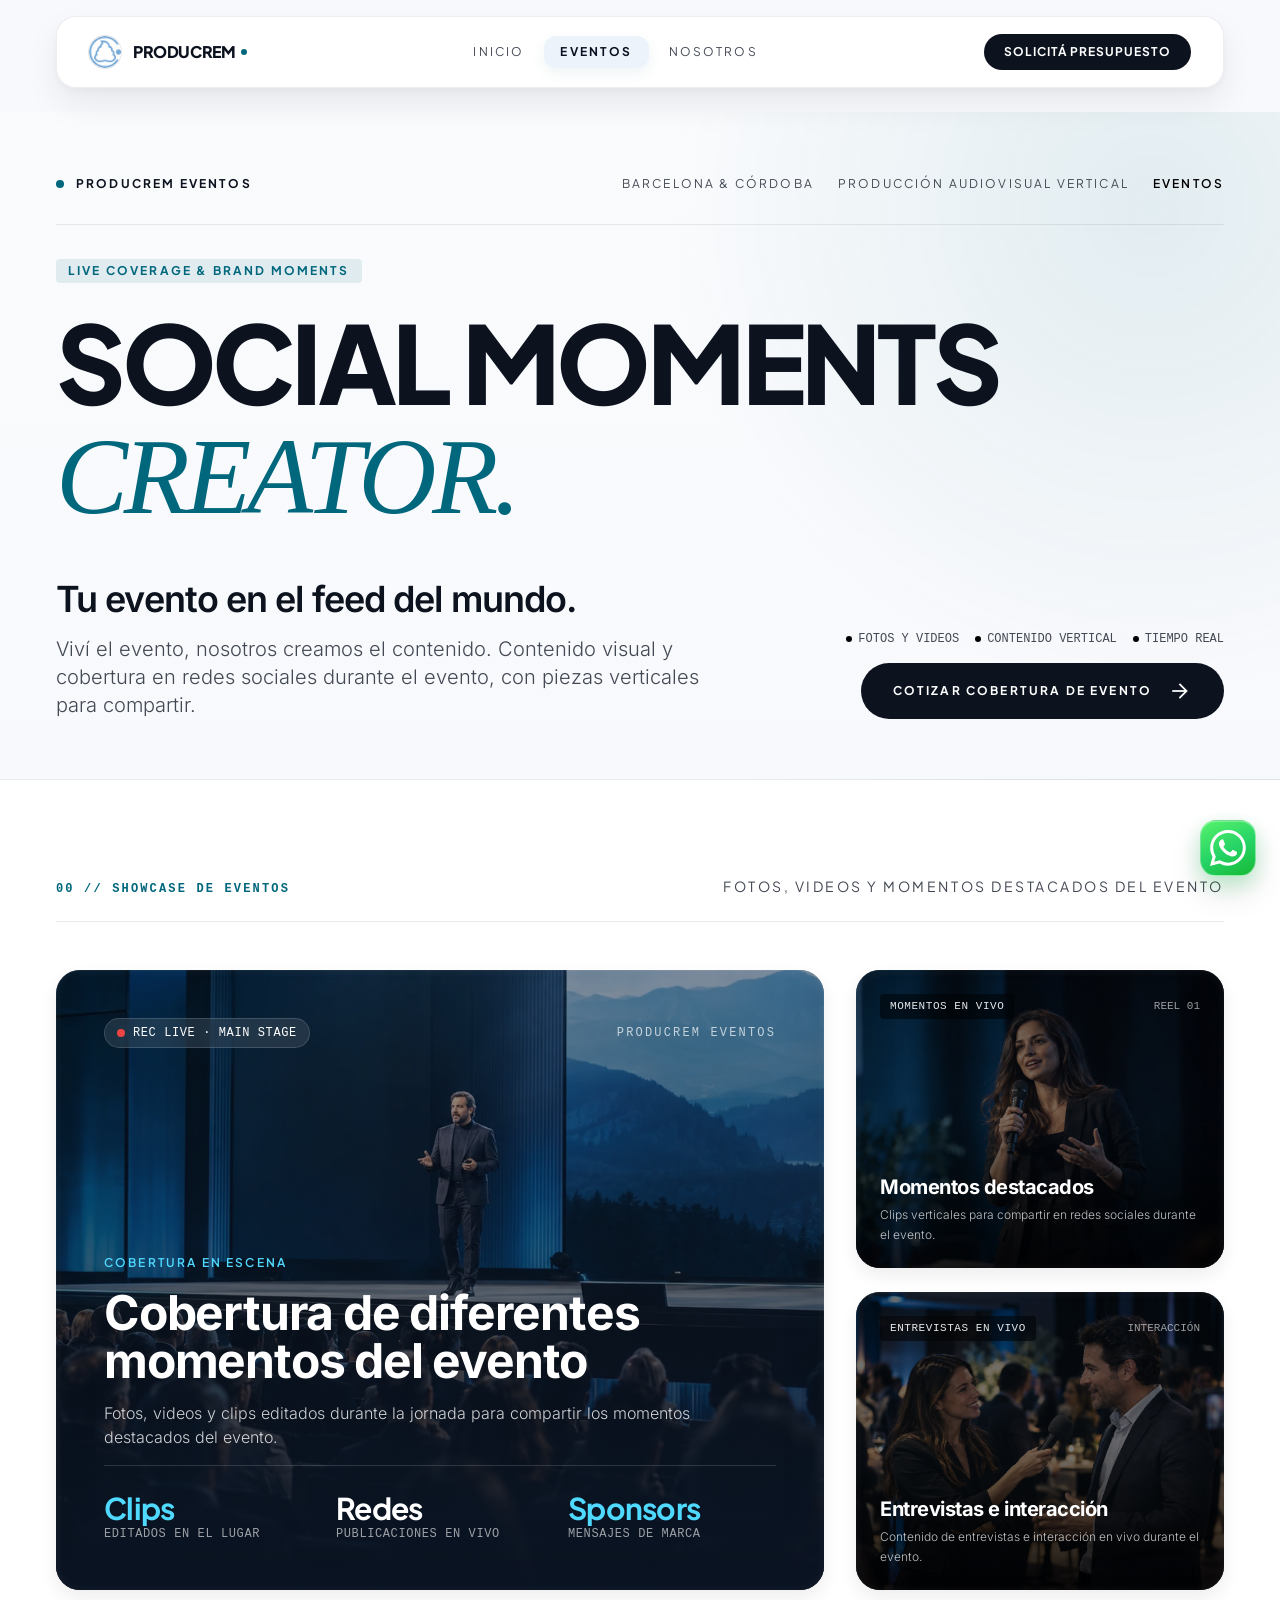
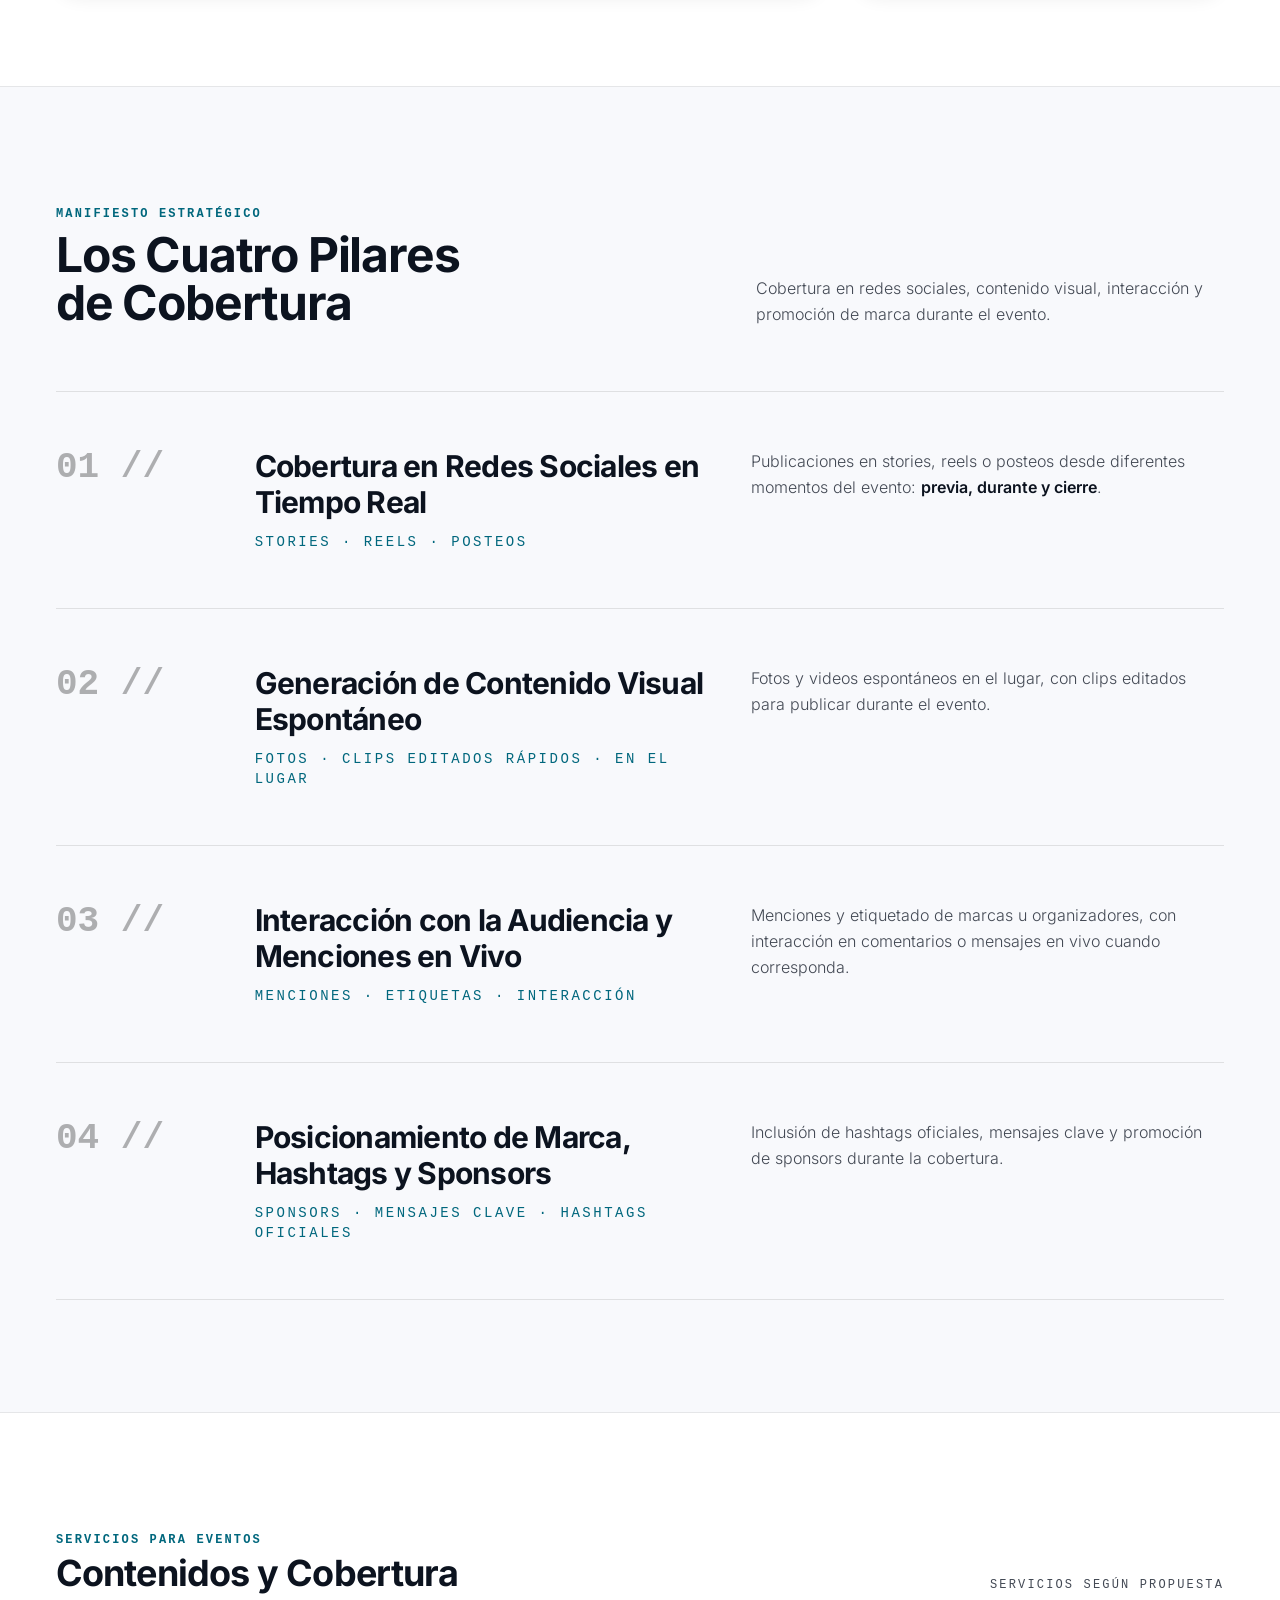
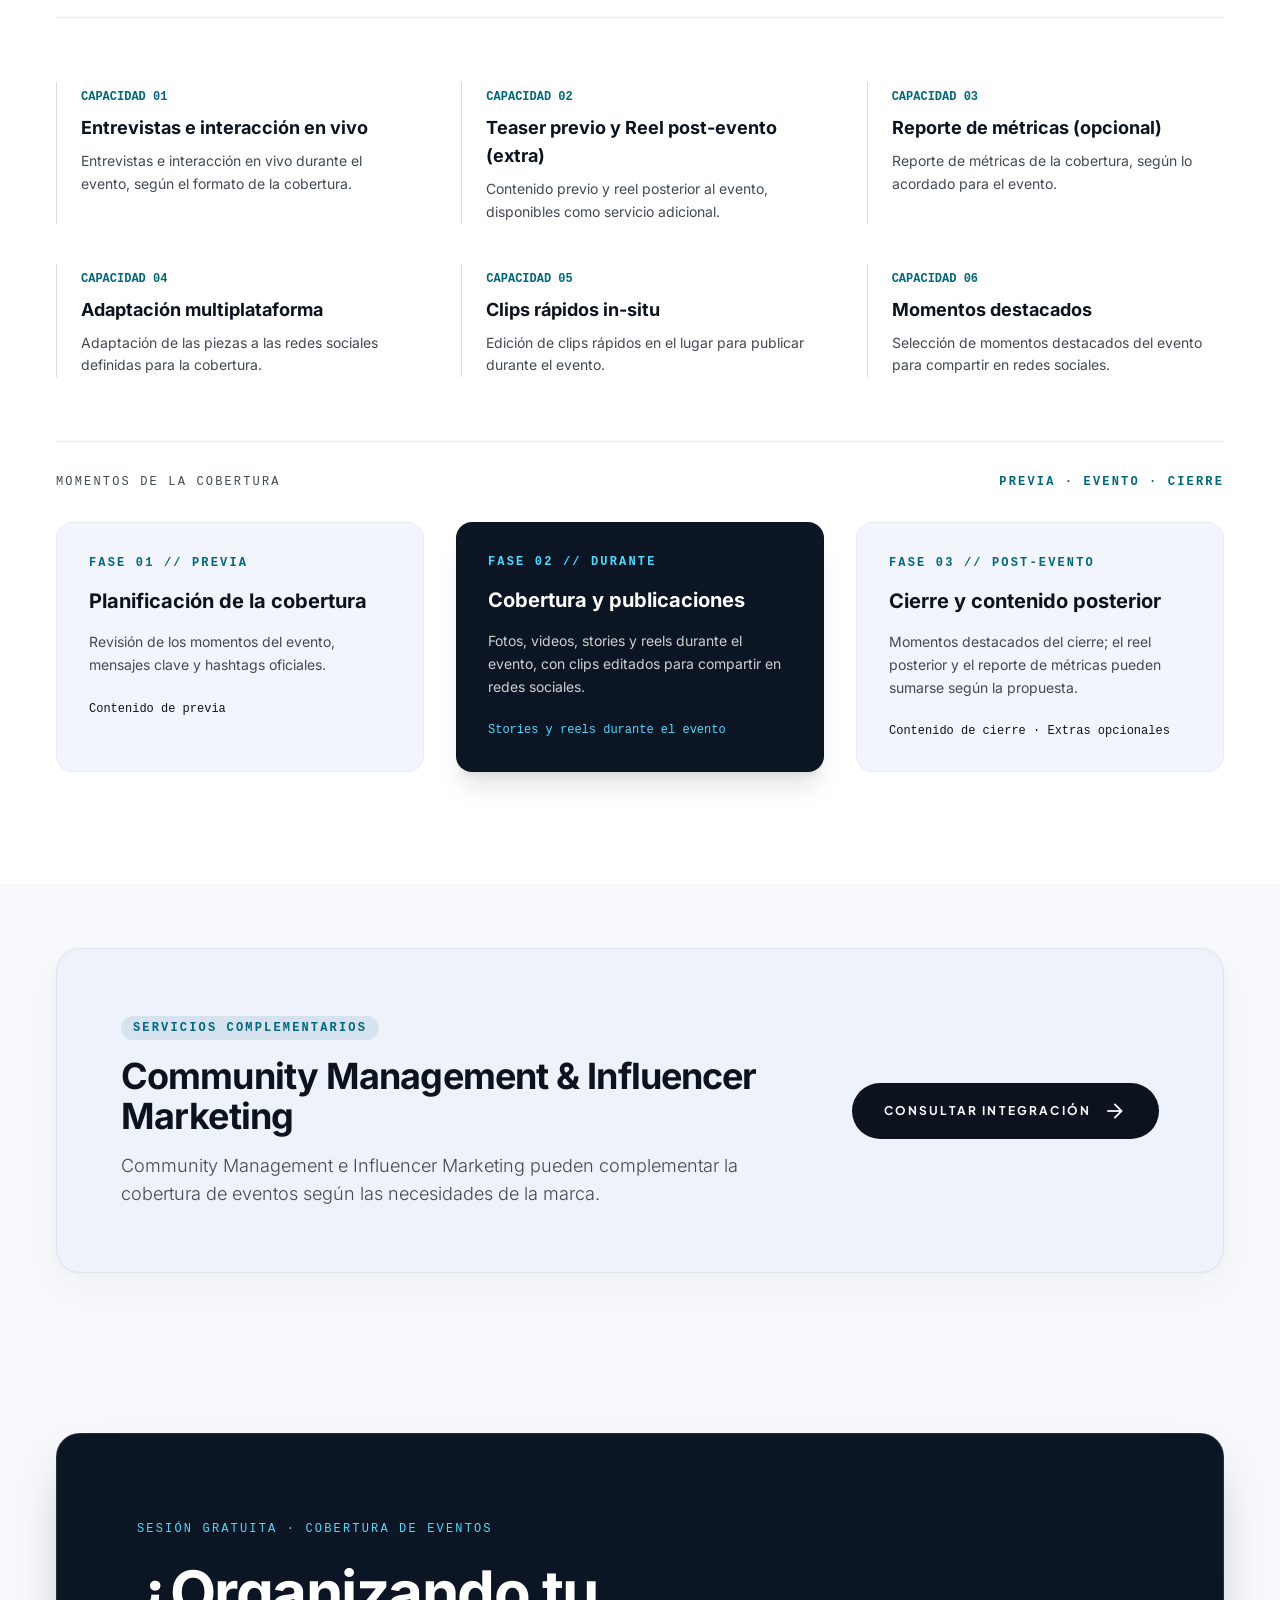
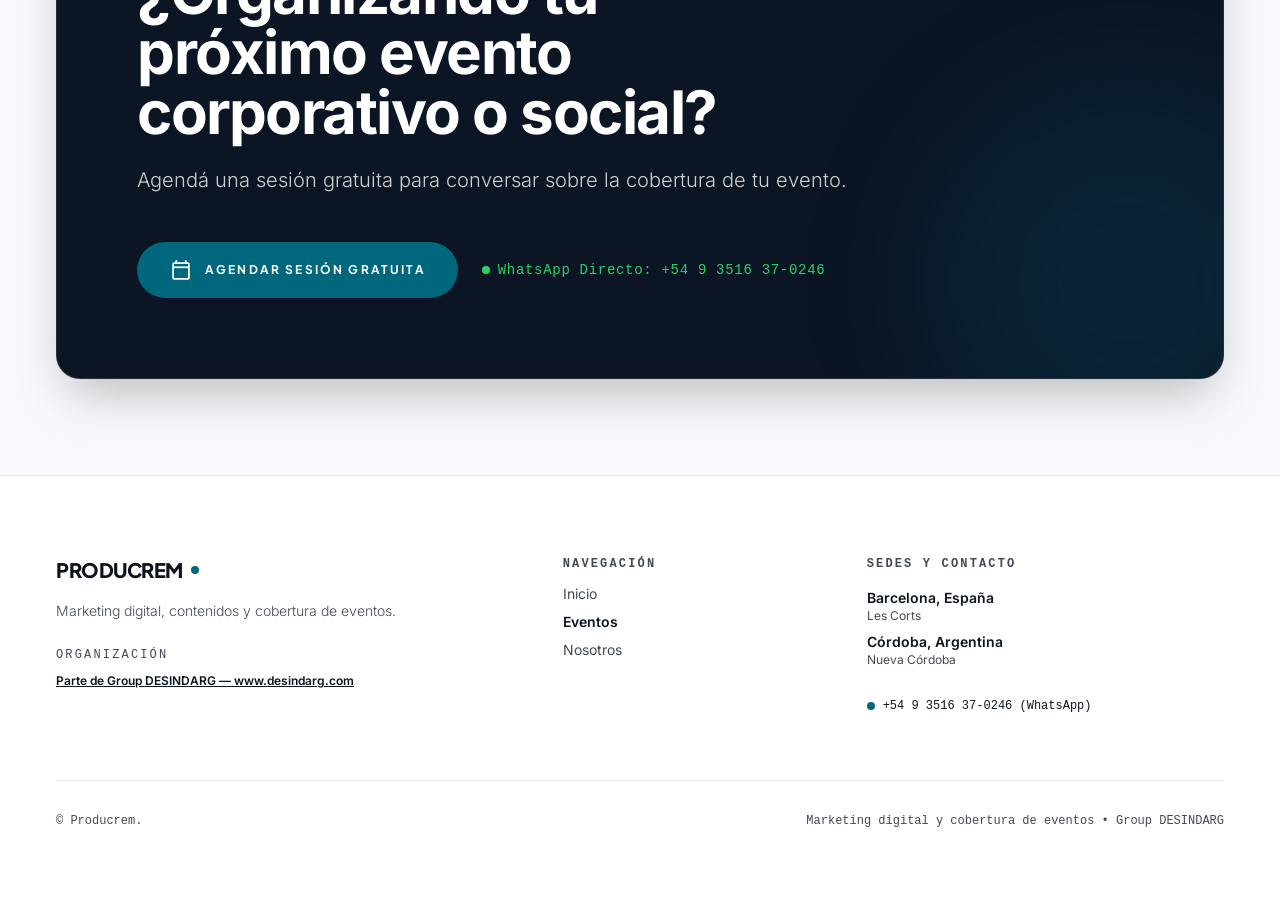
==== eventos.html @ d6ac721d "Add files via upload" ====
<!DOCTYPE html>

<html class="scroll-smooth" lang="es"><head>
<meta charset="utf-8"/>
<meta content="width=device-width, initial-scale=1.0" name="viewport"/>
<title>Producrem | Eventos y Cobertura en Redes Sociales</title>




<link href="tailwind-events.css" rel="stylesheet"/>
<style>
    @layer base {
      html, body { margin: 0; padding: 0; }
      body { -webkit-font-smoothing: antialiased; }
    }
    .material-symbols-outlined {
      font-variation-settings: 'FILL' 0, 'wght' 350, 'GRAD' 0, 'opsz' 24;
    }
  </style>
<link href="fonts-events.css" rel="stylesheet"/>
<link href="site.css" rel="stylesheet"/>
<script src="site.js" defer></script>
</head>
<body class="site-events site-polished bg-background text-on-surface font-body-default selection:bg-secondary selection:text-white">
<!-- HEADER -->
<header class="fixed top-0 left-0 right-0 z-50 w-full px-4 sm:px-8 lg:px-14 py-4 transition-all">
<div class="max-w-7xl mx-auto h-16 px-6 lg:px-8 rounded-full bg-surface-bright/85 backdrop-blur-xl border border-black/[0.06] shadow-[0_4px_24px_rgba(0,0,0,0.03)] flex items-center justify-between">
<a class="flex items-center gap-3 group" data-path="inicio" href="index.html">
<div class="relative flex items-center justify-center">
<img alt="" class="w-7 h-7 rounded-full object-cover ring-1 ring-black/10" src="producrem-logo.jpg" width="150" height="150" decoding="async" fetchpriority="high"/>
</div>
<div class="flex items-center gap-1.5">
<span class="font-headline-sm font-extrabold tracking-tight text-on-surface text-base">PRODUCREM</span>
<span class="w-1.5 h-1.5 rounded-full bg-secondary inline-block"></span>
</div>
</a>
<nav aria-label="Navegación principal" class="hidden md:flex items-center gap-1">
<a class="px-4 py-2 font-label-badge text-xs uppercase tracking-widest text-on-surface-variant hover:text-on-surface transition-colors" data-path="inicio" href="index.html">INICIO</a>
<a aria-current="page" class="px-4 py-2 font-label-badge text-xs uppercase tracking-widest text-on-surface bg-surface-container font-bold rounded-full" data-path="eventos" href="eventos.html">EVENTOS</a>
<a class="px-4 py-2 font-label-badge text-xs uppercase tracking-widest text-on-surface-variant hover:text-on-surface transition-colors" data-path="nosotros" href="nosotros.html">NOSOTROS</a>
</nav>
<div class="hidden md:flex items-center gap-3">
<a class="inline-flex items-center justify-center px-5 py-2.5 rounded-full bg-primary text-on-primary font-label-badge text-xs uppercase tracking-widest font-bold transition-all duration-200 hover:bg-neutral-800" href="https://wa.me/5493516370246" rel="noopener noreferrer" target="_blank">
<span>Solicitá Presupuesto</span>
</a>
</div>
<details class="site-mobile-menu md:hidden">
<summary aria-label="Menú de navegación"><span class="material-symbols-outlined site-menu-open-icon" aria-hidden="true">menu</span><span class="material-symbols-outlined site-menu-close-icon" aria-hidden="true">close</span></summary>
<nav class="site-mobile-panel" aria-label="Navegación móvil">
<a data-path="inicio" href="index.html">Inicio</a>
<a data-path="eventos" href="eventos.html" aria-current="page">Eventos</a>
<a data-path="nosotros" href="nosotros.html">Nosotros</a>
<a class="site-mobile-contact" href="https://wa.me/5493516370246" rel="noopener noreferrer" target="_blank">Solicitá Presupuesto</a>
</nav>
</details>
</div>
</header>
<main class="w-full pt-28">
<!-- HERO CINEMATOGRÁFICO MONUMENTAL Y ASIMÉTRICO -->
<section class="relative w-full pt-10 pb-20 lg:pt-16 lg:pb-28 px-4 sm:px-8 lg:px-14 border-b border-black/[0.06]">
<div class="max-w-7xl mx-auto">
<!-- Editorial Index Meta -->
<div class="flex flex-wrap items-center justify-between gap-4 pb-8 mb-8 border-b border-black/[0.08] text-xs font-label-badge uppercase tracking-widest text-on-surface-variant">
<div class="flex items-center gap-3">
<span class="w-2 h-2 rounded-full bg-secondary animate-pulse"></span>
<span class="text-on-surface font-bold">PRODUCREM EVENTOS</span>
</div>
<div class="flex items-center gap-6">
<span>BARCELONA &amp; CÓRDOBA</span>
<span class="hidden sm:inline">PRODUCCIÓN AUDIOVISUAL VERTICAL</span>
<span class="text-black font-semibold">EVENTOS</span>
</div>
</div>
<!-- Monumental Typography -->
<div class="space-y-6">
<div class="inline-block text-secondary font-label-badge uppercase tracking-widest text-xs font-bold bg-secondary/10 px-3 py-1 rounded">
            Live Coverage &amp; Brand Moments
          </div>
<h1 class="text-5xl sm:text-7xl lg:text-[6.75rem] font-extrabold tracking-tighter leading-[0.92] text-on-surface font-display-hero">
            SOCIAL MOMENTS<br/>
<span class="text-secondary italic font-serif font-light">CREATOR.</span>
</h1>
<div class="grid grid-cols-1 lg:grid-cols-12 gap-8 pt-6 items-end">
<div class="lg:col-span-7 space-y-4">
<h2 class="text-2xl sm:text-3xl lg:text-4xl font-semibold tracking-tight text-on-surface">
                Tu evento en el feed del mundo.
              </h2>
<p class="text-lg sm:text-xl text-on-surface-variant font-light leading-relaxed max-w-2xl">
                Viví el evento, nosotros creamos el contenido. Contenido visual y cobertura en redes sociales durante el evento, con piezas verticales para compartir.
              </p>
</div>
<div class="lg:col-span-5 flex flex-col lg:items-end justify-end space-y-4">
<div class="flex items-center gap-4 text-xs font-mono text-on-surface-variant">
<span class="flex items-center gap-1.5"><span class="w-1.5 h-1.5 bg-black rounded-full"></span> FOTOS Y VIDEOS</span>
<span class="flex items-center gap-1.5"><span class="w-1.5 h-1.5 bg-black rounded-full"></span> CONTENIDO VERTICAL</span>
<span class="flex items-center gap-1.5"><span class="w-1.5 h-1.5 bg-black rounded-full"></span> TIEMPO REAL</span>
</div>
<a class="inline-flex items-center justify-between gap-4 w-full sm:w-auto px-8 py-4 rounded-full bg-primary text-on-primary font-label-badge text-xs uppercase tracking-widest font-bold hover:bg-neutral-800 transition-all group" href="https://wa.me/5493516370246?text=Hola%20Producrem,%20quiero%20cotizar%20la%20cobertura%20de%20nuestro%20próximo%20evento." rel="noopener noreferrer" target="_blank">
<span>Cotizar Cobertura de Evento</span>
<span class="material-symbols-outlined text-base group-hover:translate-x-1 transition-transform">arrow_forward</span>
</a>
</div>
</div>
</div>
</div>
</section>
<!-- COMPOSICIÓN EDITORIAL DE COBERTURA: FOTOGRAFÍA PROTAGONISTA SIN CARDS GENÉRICAS -->
<section class="w-full py-16 lg:py-24 px-4 sm:px-8 lg:px-14 bg-surface-bright">
<div class="max-w-7xl mx-auto space-y-12">
<div class="flex flex-col md:flex-row md:items-baseline justify-between gap-4 pb-6 border-b border-black/[0.08]">
<span class="font-mono text-xs uppercase tracking-widest text-secondary font-bold">00 // SHOWCASE DE EVENTOS</span>
<span class="font-headline-sm text-sm uppercase tracking-widest text-on-surface-variant">Fotos, videos y momentos destacados del evento</span>
</div>
<!-- Asymmetric Editorial Grid (Large Hero Canvas + 2 Vertical Cine-Stills) -->
<div class="grid grid-cols-1 lg:grid-cols-12 gap-8 items-stretch">
<!-- Master Stage Canvas (8 Cols) -->
<div class="site-cine-card lg:col-span-8 relative min-h-[540px] lg:min-h-[620px] rounded-3xl overflow-hidden bg-primary-container text-white flex flex-col justify-between p-8 sm:p-12 group">
<img alt="Orador frente a un auditorio durante una conferencia" class="absolute inset-0 w-full h-full object-cover object-center opacity-65 group-hover:scale-105 transition-transform duration-700 ease-out" src="evento-escenario.webp" width="1916" height="821" decoding="async" loading="lazy"/>
<div class="absolute inset-0 bg-gradient-to-t from-primary-container via-primary-container/40 to-transparent"></div>
<!-- Top Cine Badges -->
<div class="relative z-10 flex items-center justify-between gap-4">
<div class="inline-flex items-center gap-2 px-3 py-1.5 rounded-full bg-white/10 backdrop-blur-md border border-white/15 text-xs font-mono tracking-wider">
<span class="w-2 h-2 rounded-full bg-red-500 animate-pulse"></span>
<span>REC LIVE · MAIN STAGE</span>
</div>
<span class="text-xs font-mono tracking-widest uppercase text-white/70">PRODUCREM EVENTOS</span>
</div>
<!-- Bottom Editorial Content -->
<div class="relative z-10 space-y-4 max-w-2xl">
<span class="text-xs font-label-badge uppercase tracking-widest text-secondary-container font-semibold">Cobertura en Escena</span>
<h3 class="text-3xl sm:text-4xl lg:text-5xl font-bold tracking-tight leading-tight">
                Cobertura de diferentes momentos del evento
              </h3>
<p class="text-white/80 text-sm sm:text-base font-light leading-relaxed">
                Fotos, videos y clips editados durante la jornada para compartir los momentos destacados del evento.
              </p>
<div class="pt-6 grid grid-cols-3 gap-6 border-t border-white/15">
<div>
<div class="text-2xl sm:text-3xl font-bold tracking-tight font-display-hero text-secondary-container">Clips</div>
<div class="text-xs text-white/60 uppercase font-mono tracking-wider">Editados en el lugar</div>
</div>
<div>
<div class="text-2xl sm:text-3xl font-bold tracking-tight font-display-hero text-white">Redes</div>
<div class="text-xs text-white/60 uppercase font-mono tracking-wider">Publicaciones en vivo</div>
</div>
<div>
<div class="text-2xl sm:text-3xl font-bold tracking-tight font-display-hero text-secondary-container">Sponsors</div>
<div class="text-xs text-white/60 uppercase font-mono tracking-wider">Mensajes de marca</div>
</div>
</div>
</div>
</div>
<!-- Vertical Stills / Stories Column (4 Cols) -->
<div class="lg:col-span-4 flex flex-col gap-6">
<!-- Still 1: Momentos en Vivo -->
<div class="site-cine-card relative rounded-3xl overflow-hidden bg-primary-container text-white flex-1 min-h-[290px] p-6 flex flex-col justify-between group">
<img alt="Oradora durante una conferencia" class="absolute inset-0 w-full h-full object-cover object-top opacity-70 group-hover:scale-105 transition-transform duration-700 ease-out" src="evento-keynote.webp" width="1122" height="1402" decoding="async" loading="lazy"/>
<div class="absolute inset-0 bg-gradient-to-t from-black/85 via-black/30 to-black/40"></div>
<div class="relative z-10 flex items-center justify-between">
<span class="px-2.5 py-1 rounded bg-black/50 backdrop-blur-md text-[11px] font-mono tracking-wider uppercase text-white/90">Momentos en vivo</span>
<span class="text-[11px] font-mono text-white/60">REEL 01</span>
</div>
<div class="relative z-10 space-y-1">
<h4 class="text-xl font-bold text-white tracking-tight">Momentos destacados</h4>
<p class="text-xs text-white/75 font-light leading-relaxed">Clips verticales para compartir en redes sociales durante el evento.</p>
</div>
</div>
<!-- Still 2: Networking & Aftermovie -->
<div class="site-cine-card relative rounded-3xl overflow-hidden bg-primary-container text-white flex-1 min-h-[290px] p-6 flex flex-col justify-between group">
<img alt="Entrevista durante un encuentro profesional" class="absolute inset-0 w-full h-full object-cover opacity-70 group-hover:scale-105 transition-transform duration-700 ease-out" src="evento-networking.webp" width="1536" height="1024" decoding="async" loading="lazy"/>
<div class="absolute inset-0 bg-gradient-to-t from-black/85 via-black/30 to-black/40"></div>
<div class="relative z-10 flex items-center justify-between">
<span class="px-2.5 py-1 rounded bg-black/50 backdrop-blur-md text-[11px] font-mono tracking-wider uppercase text-white/90">Entrevistas en vivo</span>
<span class="text-[11px] font-mono text-white/60">INTERACCIÓN</span>
</div>
<div class="relative z-10 space-y-1">
<h4 class="text-xl font-bold text-white tracking-tight">Entrevistas e interacción</h4>
<p class="text-xs text-white/75 font-light leading-relaxed">Contenido de entrevistas e interacción en vivo durante el evento.</p>
</div>
</div>
</div>
</div>
</div>
</section>
<!-- LOS CUATRO PILARES EN FORMATO EDITORIAL / MANIFIESTO (SIN CARDS REPETITIVAS) -->
<section class="w-full py-20 lg:py-28 px-4 sm:px-8 lg:px-14 border-t border-b border-black/[0.08] bg-background">
<div class="max-w-7xl mx-auto space-y-16">
<div class="grid grid-cols-1 lg:grid-cols-12 gap-8 items-end">
<div class="lg:col-span-7 space-y-2">
<span class="font-mono text-xs uppercase tracking-widest text-secondary font-bold">MANIFIESTO ESTRATÉGICO</span>
<h2 class="text-3xl sm:text-5xl font-extrabold tracking-tight text-on-surface">
              Los Cuatro Pilares de Cobertura
            </h2>
</div>
<div class="lg:col-span-5">
<p class="text-on-surface-variant text-base font-light leading-relaxed">
              Cobertura en redes sociales, contenido visual, interacción y promoción de marca durante el evento.
            </p>
</div>
</div>
<!-- Editorial Strips / Dossier Layout -->
<div class="divide-y divide-black/[0.1] border-t border-b border-black/[0.1]">
<!-- Pilar 01 -->
<article class="site-pillar py-10 lg:py-14 grid grid-cols-1 lg:grid-cols-12 gap-6 items-start group">
<div class="lg:col-span-2">
<span class="font-mono text-3xl sm:text-4xl font-extrabold text-black/30 group-hover:text-secondary transition-colors">01 //</span>
</div>
<div class="lg:col-span-5 space-y-3">
<h3 class="text-2xl sm:text-3xl font-bold text-on-surface tracking-tight group-hover:translate-x-1 transition-transform">
                Cobertura en Redes Sociales en Tiempo Real
              </h3>
<p class="text-sm font-mono uppercase tracking-widest text-secondary font-medium">Stories · Reels · Posteos</p>
</div>
<div class="lg:col-span-5 text-on-surface-variant text-base font-light leading-relaxed">
              Publicaciones en stories, reels o posteos desde diferentes momentos del evento: <strong class="text-on-surface font-semibold">previa, durante y cierre</strong>.
            </div>
</article>
<!-- Pilar 02 -->
<article class="site-pillar py-10 lg:py-14 grid grid-cols-1 lg:grid-cols-12 gap-6 items-start group">
<div class="lg:col-span-2">
<span class="font-mono text-3xl sm:text-4xl font-extrabold text-black/30 group-hover:text-secondary transition-colors">02 //</span>
</div>
<div class="lg:col-span-5 space-y-3">
<h3 class="text-2xl sm:text-3xl font-bold text-on-surface tracking-tight group-hover:translate-x-1 transition-transform">
                Generación de Contenido Visual Espontáneo
              </h3>
<p class="text-sm font-mono uppercase tracking-widest text-secondary font-medium">Fotos · Clips Editados Rápidos · En el Lugar</p>
</div>
<div class="lg:col-span-5 text-on-surface-variant text-base font-light leading-relaxed">
              Fotos y videos espontáneos en el lugar, con clips editados para publicar durante el evento.
            </div>
</article>
<!-- Pilar 03 -->
<article class="site-pillar py-10 lg:py-14 grid grid-cols-1 lg:grid-cols-12 gap-6 items-start group">
<div class="lg:col-span-2">
<span class="font-mono text-3xl sm:text-4xl font-extrabold text-black/30 group-hover:text-secondary transition-colors">03 //</span>
</div>
<div class="lg:col-span-5 space-y-3">
<h3 class="text-2xl sm:text-3xl font-bold text-on-surface tracking-tight group-hover:translate-x-1 transition-transform">
                Interacción con la Audiencia y Menciones en Vivo
              </h3>
<p class="text-sm font-mono uppercase tracking-widest text-secondary font-medium">Menciones · Etiquetas · Interacción</p>
</div>
<div class="lg:col-span-5 text-on-surface-variant text-base font-light leading-relaxed">
              Menciones y etiquetado de marcas u organizadores, con interacción en comentarios o mensajes en vivo cuando corresponda.
            </div>
</article>
<!-- Pilar 04 -->
<article class="site-pillar py-10 lg:py-14 grid grid-cols-1 lg:grid-cols-12 gap-6 items-start group">
<div class="lg:col-span-2">
<span class="font-mono text-3xl sm:text-4xl font-extrabold text-black/30 group-hover:text-secondary transition-colors">04 //</span>
</div>
<div class="lg:col-span-5 space-y-3">
<h3 class="text-2xl sm:text-3xl font-bold text-on-surface tracking-tight group-hover:translate-x-1 transition-transform">
                Posicionamiento de Marca, Hashtags y Sponsors
              </h3>
<p class="text-sm font-mono uppercase tracking-widest text-secondary font-medium">Sponsors · Mensajes clave · Hashtags oficiales</p>
</div>
<div class="lg:col-span-5 text-on-surface-variant text-base font-light leading-relaxed">
              Inclusión de hashtags oficiales, mensajes clave y promoción de sponsors durante la cobertura.
            </div>
</article>
</div>
</div>
</section>
<!-- CAPACIDADES DEL PAQUETE INTEGRAL & METODOLOGÍA TÉCNICA -->
<section class="w-full py-20 lg:py-28 px-4 sm:px-8 lg:px-14 bg-surface-bright">
<div class="max-w-7xl mx-auto space-y-16">
<div class="border-b border-black/[0.08] pb-6 flex flex-col sm:flex-row sm:items-end justify-between gap-4">
<div>
<span class="font-mono text-xs uppercase tracking-widest text-secondary font-bold">SERVICIOS PARA EVENTOS</span>
<h2 class="text-3xl sm:text-4xl font-extrabold tracking-tight text-on-surface mt-1">
              Contenidos y Cobertura
            </h2>
</div>
<div class="text-xs font-mono tracking-widest uppercase text-on-surface-variant">
            SERVICIOS SEGÚN PROPUESTA
          </div>
</div>
<!-- Technical Manifest Grid -->
<div class="grid grid-cols-1 md:grid-cols-2 lg:grid-cols-3 gap-x-12 gap-y-10">
<div class="space-y-2 border-l border-black/15 pl-6">
<span class="text-xs font-mono uppercase text-secondary font-bold">CAPACIDAD 01</span>
<h4 class="text-lg font-bold text-on-surface">Entrevistas e interacción en vivo</h4>
<p class="text-sm text-on-surface-variant leading-relaxed">Entrevistas e interacción en vivo durante el evento, según el formato de la cobertura.</p>
</div>
<div class="space-y-2 border-l border-black/15 pl-6">
<span class="text-xs font-mono uppercase text-secondary font-bold">CAPACIDAD 02</span>
<h4 class="text-lg font-bold text-on-surface">Teaser previo y Reel post-evento (extra)</h4>
<p class="text-sm text-on-surface-variant leading-relaxed">Contenido previo y reel posterior al evento, disponibles como servicio adicional.</p>
</div>
<div class="space-y-2 border-l border-black/15 pl-6">
<span class="text-xs font-mono uppercase text-secondary font-bold">CAPACIDAD 03</span>
<h4 class="text-lg font-bold text-on-surface">Reporte de métricas (opcional)</h4>
<p class="text-sm text-on-surface-variant leading-relaxed">Reporte de métricas de la cobertura, según lo acordado para el evento.</p>
</div>
<div class="space-y-2 border-l border-black/15 pl-6">
<span class="text-xs font-mono uppercase text-secondary font-bold">CAPACIDAD 04</span>
<h4 class="text-lg font-bold text-on-surface">Adaptación multiplataforma</h4>
<p class="text-sm text-on-surface-variant leading-relaxed">Adaptación de las piezas a las redes sociales definidas para la cobertura.</p>
</div>
<div class="space-y-2 border-l border-black/15 pl-6">
<span class="text-xs font-mono uppercase text-secondary font-bold">CAPACIDAD 05</span>
<h4 class="text-lg font-bold text-on-surface">Clips rápidos in-situ</h4>
<p class="text-sm text-on-surface-variant leading-relaxed">Edición de clips rápidos en el lugar para publicar durante el evento.</p>
</div>
<div class="space-y-2 border-l border-black/15 pl-6">
<span class="text-xs font-mono uppercase text-secondary font-bold">CAPACIDAD 06</span>
<h4 class="text-lg font-bold text-on-surface">Momentos destacados</h4>
<p class="text-sm text-on-surface-variant leading-relaxed">Selección de momentos destacados del evento para compartir en redes sociales.</p>
</div>
</div>
<!-- Fases Operativas: Linear Editorial Sequence -->
<div class="pt-8 border-t border-black/[0.08] space-y-8">
<div class="flex items-center justify-between">
<span class="text-xs font-mono uppercase tracking-widest text-on-surface-variant">MOMENTOS DE LA COBERTURA</span>
<span class="text-xs font-mono uppercase tracking-widest text-secondary font-semibold">PREVIA · EVENTO · CIERRE</span>
</div>
<div class="grid grid-cols-1 md:grid-cols-3 gap-8">
<div class="site-phase-card p-8 rounded-2xl bg-surface-container-low border border-black/[0.04] space-y-4">
<div class="text-xs font-mono uppercase tracking-widest text-secondary font-bold">FASE 01 // PREVIA</div>
<h3 class="text-xl font-bold text-on-surface">Planificación de la cobertura</h3>
<p class="text-sm text-on-surface-variant leading-relaxed">
                Revisión de los momentos del evento, mensajes clave y hashtags oficiales.
              </p>
<div class="pt-2 text-xs font-mono text-on-surface font-medium">Contenido de previa</div>
</div>
<div class="site-phase-card p-8 rounded-2xl bg-primary-container text-white space-y-4 shadow-xl">
<div class="text-xs font-mono uppercase tracking-widest text-secondary-container font-bold">FASE 02 // DURANTE</div>
<h3 class="text-xl font-bold text-white">Cobertura y publicaciones</h3>
<p class="text-sm text-white/80 leading-relaxed">
                Fotos, videos, stories y reels durante el evento, con clips editados para compartir en redes sociales.
              </p>
<div class="pt-2 text-xs font-mono text-secondary-container font-medium">Stories y reels durante el evento</div>
</div>
<div class="site-phase-card p-8 rounded-2xl bg-surface-container-low border border-black/[0.04] space-y-4">
<div class="text-xs font-mono uppercase tracking-widest text-secondary font-bold">FASE 03 // POST-EVENTO</div>
<h3 class="text-xl font-bold text-on-surface">Cierre y contenido posterior</h3>
<p class="text-sm text-on-surface-variant leading-relaxed">
                Momentos destacados del cierre; el reel posterior y el reporte de métricas pueden sumarse según la propuesta.
              </p>
<div class="pt-2 text-xs font-mono text-on-surface font-medium">Contenido de cierre · Extras opcionales</div>
</div>
</div>
</div>
</div>
</section>
<!-- SECCIÓN COMMUNITY MANAGEMENT & INFLUENCERS: BLOQUE EDITORIAL HORIZONTAL SOFISTICADO -->
<section class="w-full py-16 px-4 sm:px-8 lg:px-14 bg-background">
<div class="max-w-7xl mx-auto">
<div class="rounded-3xl p-8 sm:p-12 lg:p-16 bg-surface-container border border-black/[0.06] flex flex-col lg:flex-row items-start lg:items-center justify-between gap-10">
<div class="space-y-4 max-w-3xl">
<div class="inline-flex items-center gap-2 px-3 py-1 rounded-full bg-secondary/10 text-secondary text-xs font-mono uppercase tracking-widest font-semibold">
              Servicios Complementarios
            </div>
<h3 class="text-2xl sm:text-4xl font-bold text-on-surface tracking-tight">
              Community Management &amp; Influencer Marketing
            </h3>
<p class="text-on-surface-variant text-base sm:text-lg font-light leading-relaxed">
              Community Management e Influencer Marketing pueden complementar la cobertura de eventos según las necesidades de la marca.
            </p>
</div>
<div class="flex-shrink-0 w-full lg:w-auto">
<a class="inline-flex items-center justify-center gap-3 w-full lg:w-auto px-8 py-4 rounded-full bg-primary text-on-primary font-label-badge text-xs uppercase tracking-widest font-bold hover:bg-neutral-800 transition-all group" href="https://wa.me/5493516370246?text=Hola%20Producrem,%20me%20interesa%20sumar%20Community%20Management%20e%20Influencers%20a%20nuestro%20evento." rel="noopener noreferrer" target="_blank">
<span>Consultar Integración</span>
<span class="material-symbols-outlined text-base group-hover:translate-x-1 transition-transform">arrow_forward</span>
</a>
</div>
</div>
</div>
</section>
<!-- CTA FINAL: BLOQUE AZUL NOCHE ELEGANTE -->
<section class="w-full py-16 lg:py-24 px-4 sm:px-8 lg:px-14 bg-background">
<div class="max-w-7xl mx-auto">
<div class="relative rounded-3xl bg-primary-container text-white p-10 sm:p-16 lg:p-20 overflow-hidden shadow-2xl border border-white/10">
<div class="absolute -right-24 -bottom-24 w-96 h-96 rounded-full bg-secondary/20 blur-3xl pointer-events-none"></div>
<div class="relative z-10 max-w-3xl space-y-6">
<span class="inline-block text-xs font-mono uppercase tracking-widest text-secondary-container">
              Sesión Gratuita · Cobertura de Eventos
            </span>
<h2 class="text-3xl sm:text-5xl lg:text-6xl font-extrabold tracking-tight leading-tight">
              ¿Organizando tu próximo evento corporativo o social?
            </h2>
<p class="text-white/80 text-lg sm:text-xl font-light leading-relaxed">
              Agendá una sesión gratuita para conversar sobre la cobertura de tu evento.
            </p>
<div class="pt-6 flex flex-col sm:flex-row sm:items-center gap-6">
<a class="inline-flex items-center justify-center gap-3 px-8 py-4 rounded-full bg-secondary text-white font-label-badge text-xs uppercase tracking-widest font-bold hover:bg-cyan-600 transition-all" href="https://wa.me/5493516370246?text=Hola%20Producrem,%20quiero%20agendar%20una%20sesión%20gratuita%20para%20la%20cobertura%20de%20nuestro%20evento." rel="noopener noreferrer" target="_blank">
<span class="material-symbols-outlined text-lg">calendar_today</span>
<span>Agendar Sesión Gratuita</span>
</a>
<a class="site-whatsapp-link inline-flex items-center gap-2 text-white/90 hover:text-white font-mono text-sm tracking-wider transition-colors" href="https://wa.me/5493516370246" rel="noopener noreferrer" target="_blank">
<span class="w-2 h-2 rounded-full bg-emerald-400 animate-pulse"></span>
<span>WhatsApp Directo: +54 9 3516 37-0246</span>
</a>
</div>
</div>
</div>
</div>
</section>
</main>
<!-- FOOTER OFICIAL INSTITUCIONAL -->
<footer class="w-full bg-surface-bright border-t border-black/[0.08]">
<div class="max-w-7xl mx-auto px-4 sm:px-8 lg:px-14 py-16 lg:py-20">
<div class="grid grid-cols-1 md:grid-cols-12 gap-12 mb-16">
<div class="md:col-span-5 space-y-4">
<div class="flex items-center gap-2">
<span class="font-headline-sm font-extrabold tracking-tight text-on-surface text-xl">PRODUCREM</span>
<span class="w-2 h-2 rounded-full bg-secondary"></span>
</div>
<p class="text-sm text-on-surface-variant font-light leading-relaxed max-w-sm">
            Marketing digital, contenidos y cobertura de eventos.
          </p>
<div class="pt-2">
<span class="text-xs font-mono uppercase tracking-widest text-on-surface-variant block mb-1">Organización</span>
<a class="text-xs font-semibold text-on-surface hover:text-secondary transition-colors underline" href="https://www.desindarg.com" rel="noopener noreferrer" target="_blank">
              Parte de Group DESINDARG — www.desindarg.com
            </a>
</div>
</div>
<div class="md:col-span-3 space-y-3">
<span class="text-xs font-mono uppercase tracking-widest text-on-surface-variant font-bold block">Navegación</span>
<ul class="space-y-2 text-sm">
<li><a class="text-on-surface-variant hover:text-on-surface transition-colors" data-path="inicio" href="index.html">Inicio</a></li>
<li><a class="text-on-surface font-semibold" data-path="eventos" href="eventos.html">Eventos</a></li>
<li><a class="text-on-surface-variant hover:text-on-surface transition-colors" data-path="nosotros" href="nosotros.html">Nosotros</a></li>
</ul>
</div>
<div class="md:col-span-4 space-y-4">
<span class="text-xs font-mono uppercase tracking-widest text-on-surface-variant font-bold block">Sedes y Contacto</span>
<div class="space-y-2 text-sm text-on-surface">
<div>
<p class="font-semibold">Barcelona, España</p>
<p class="text-xs text-on-surface-variant">Les Corts</p>
</div>
<div>
<p class="font-semibold">Córdoba, Argentina</p>
<p class="text-xs text-on-surface-variant">Nueva Córdoba</p>
</div>
</div>
<div class="pt-2">
<a class="inline-flex items-center gap-2 text-xs font-mono text-on-surface hover:text-secondary transition-colors" href="https://wa.me/5493516370246" rel="noopener noreferrer" target="_blank">
<span class="w-2 h-2 rounded-full bg-secondary"></span>
<span>+54 9 3516 37-0246 (WhatsApp)</span>
</a>
</div>
</div>
</div>
<div class="pt-8 border-t border-black/[0.08] flex flex-col sm:flex-row items-center justify-between gap-4 text-xs font-mono text-on-surface-variant">
<p>© Producrem.</p>
<p>Marketing digital y cobertura de eventos • Group DESINDARG</p>
</div>
</div>
</footer>
<a class="site-whatsapp-float" href="https://wa.me/5493516370246?text=Hola%2C%20equipo%20de%20Producrem.%20Vi%20su%20sitio%20web%20y%20me%20gustar%C3%ADa%20contarles%20sobre%20mi%20proyecto.%20%C2%BFPodemos%20conversar%3F" target="_blank" rel="noopener noreferrer" aria-label="Escribir a Producrem por WhatsApp (abre una pestaña nueva)" title="Escribir por WhatsApp"><img src="whatsapp-icon.svg" alt="" width="28" height="28" aria-hidden="true"/></a>
</body></html>
---- fonts-events.css ----
/* cyrillic-ext */
@font-face {
  font-family: 'Inter';
  font-style: normal;
  font-weight: 300;
  font-display: swap;
  src: url(95b9ea830580b57e.woff2) format('woff2');
  unicode-range: U+0460-052F, U+1C80-1C8A, U+20B4, U+2DE0-2DFF, U+A640-A69F, U+FE2E-FE2F;
}
/* cyrillic */
@font-face {
  font-family: 'Inter';
  font-style: normal;
  font-weight: 300;
  font-display: swap;
  src: url(1e8edb2fc100b7f7.woff2) format('woff2');
  unicode-range: U+0301, U+0400-045F, U+0490-0491, U+04B0-04B1, U+2116;
}
/* greek-ext */
@font-face {
  font-family: 'Inter';
  font-style: normal;
  font-weight: 300;
  font-display: swap;
  src: url(6d0a674525fee3dd.woff2) format('woff2');
  unicode-range: U+1F00-1FFF;
}
/* greek */
@font-face {
  font-family: 'Inter';
  font-style: normal;
  font-weight: 300;
  font-display: swap;
  src: url(dbc85b0dfbaaa315.woff2) format('woff2');
  unicode-range: U+0370-0377, U+037A-037F, U+0384-038A, U+038C, U+038E-03A1, U+03A3-03FF;
}
/* vietnamese */
@font-face {
  font-family: 'Inter';
  font-style: normal;
  font-weight: 300;
  font-display: swap;
  src: url(4c2d4a14f23a8ed5.woff2) format('woff2');
  unicode-range: U+0102-0103, U+0110-0111, U+0128-0129, U+0168-0169, U+01A0-01A1, U+01AF-01B0, U+0300-0301, U+0303-0304, U+0308-0309, U+0323, U+0329, U+1EA0-1EF9, U+20AB;
}
/* latin-ext */
@font-face {
  font-family: 'Inter';
  font-style: normal;
  font-weight: 300;
  font-display: swap;
  src: url(a9d11b3ffe7aa537.woff2) format('woff2');
  unicode-range: U+0100-02BA, U+02BD-02C5, U+02C7-02CC, U+02CE-02D7, U+02DD-02FF, U+0304, U+0308, U+0329, U+1D00-1DBF, U+1E00-1E9F, U+1EF2-1EFF, U+2020, U+20A0-20AB, U+20AD-20C0, U+2113, U+2C60-2C7F, U+A720-A7FF;
}
/* latin */
@font-face {
  font-family: 'Inter';
  font-style: normal;
  font-weight: 300;
  font-display: swap;
  src: url(e3237528af752eed.woff2) format('woff2');
  unicode-range: U+0000-00FF, U+0131, U+0152-0153, U+02BB-02BC, U+02C6, U+02DA, U+02DC, U+0304, U+0308, U+0329, U+2000-206F, U+20AC, U+2122, U+2191, U+2193, U+2212, U+2215, U+FEFF, U+FFFD;
}
/* cyrillic-ext */
@font-face {
  font-family: 'Inter';
  font-style: normal;
  font-weight: 400;
  font-display: swap;
  src: url(95b9ea830580b57e.woff2) format('woff2');
  unicode-range: U+0460-052F, U+1C80-1C8A, U+20B4, U+2DE0-2DFF, U+A640-A69F, U+FE2E-FE2F;
}
/* cyrillic */
@font-face {
  font-family: 'Inter';
  font-style: normal;
  font-weight: 400;
  font-display: swap;
  src: url(1e8edb2fc100b7f7.woff2) format('woff2');
  unicode-range: U+0301, U+0400-045F, U+0490-0491, U+04B0-04B1, U+2116;
}
/* greek-ext */
@font-face {
  font-family: 'Inter';
  font-style: normal;
  font-weight: 400;
  font-display: swap;
  src: url(6d0a674525fee3dd.woff2) format('woff2');
  unicode-range: U+1F00-1FFF;
}
/* greek */
@font-face {
  font-family: 'Inter';
  font-style: normal;
  font-weight: 400;
  font-display: swap;
  src: url(dbc85b0dfbaaa315.woff2) format('woff2');
  unicode-range: U+0370-0377, U+037A-037F, U+0384-038A, U+038C, U+038E-03A1, U+03A3-03FF;
}
/* vietnamese */
@font-face {
  font-family: 'Inter';
  font-style: normal;
  font-weight: 400;
  font-display: swap;
  src: url(4c2d4a14f23a8ed5.woff2) format('woff2');
  unicode-range: U+0102-0103, U+0110-0111, U+0128-0129, U+0168-0169, U+01A0-01A1, U+01AF-01B0, U+0300-0301, U+0303-0304, U+0308-0309, U+0323, U+0329, U+1EA0-1EF9, U+20AB;
}
/* latin-ext */
@font-face {
  font-family: 'Inter';
  font-style: normal;
  font-weight: 400;
  font-display: swap;
  src: url(a9d11b3ffe7aa537.woff2) format('woff2');
  unicode-range: U+0100-02BA, U+02BD-02C5, U+02C7-02CC, U+02CE-02D7, U+02DD-02FF, U+0304, U+0308, U+0329, U+1D00-1DBF, U+1E00-1E9F, U+1EF2-1EFF, U+2020, U+20A0-20AB, U+20AD-20C0, U+2113, U+2C60-2C7F, U+A720-A7FF;
}
/* latin */
@font-face {
  font-family: 'Inter';
  font-style: normal;
  font-weight: 400;
  font-display: swap;
  src: url(e3237528af752eed.woff2) format('woff2');
  unicode-range: U+0000-00FF, U+0131, U+0152-0153, U+02BB-02BC, U+02C6, U+02DA, U+02DC, U+0304, U+0308, U+0329, U+2000-206F, U+20AC, U+2122, U+2191, U+2193, U+2212, U+2215, U+FEFF, U+FFFD;
}
/* cyrillic-ext */
@font-face {
  font-family: 'Inter';
  font-style: normal;
  font-weight: 500;
  font-display: swap;
  src: url(95b9ea830580b57e.woff2) format('woff2');
  unicode-range: U+0460-052F, U+1C80-1C8A, U+20B4, U+2DE0-2DFF, U+A640-A69F, U+FE2E-FE2F;
}
/* cyrillic */
@font-face {
  font-family: 'Inter';
  font-style: normal;
  font-weight: 500;
  font-display: swap;
  src: url(1e8edb2fc100b7f7.woff2) format('woff2');
  unicode-range: U+0301, U+0400-045F, U+0490-0491, U+04B0-04B1, U+2116;
}
/* greek-ext */
@font-face {
  font-family: 'Inter';
  font-style: normal;
  font-weight: 500;
  font-display: swap;
  src: url(6d0a674525fee3dd.woff2) format('woff2');
  unicode-range: U+1F00-1FFF;
}
/* greek */
@font-face {
  font-family: 'Inter';
  font-style: normal;
  font-weight: 500;
  font-display: swap;
  src: url(dbc85b0dfbaaa315.woff2) format('woff2');
  unicode-range: U+0370-0377, U+037A-037F, U+0384-038A, U+038C, U+038E-03A1, U+03A3-03FF;
}
/* vietnamese */
@font-face {
  font-family: 'Inter';
  font-style: normal;
  font-weight: 500;
  font-display: swap;
  src: url(4c2d4a14f23a8ed5.woff2) format('woff2');
  unicode-range: U+0102-0103, U+0110-0111, U+0128-0129, U+0168-0169, U+01A0-01A1, U+01AF-01B0, U+0300-0301, U+0303-0304, U+0308-0309, U+0323, U+0329, U+1EA0-1EF9, U+20AB;
}
/* latin-ext */
@font-face {
  font-family: 'Inter';
  font-style: normal;
  font-weight: 500;
  font-display: swap;
  src: url(a9d11b3ffe7aa537.woff2) format('woff2');
  unicode-range: U+0100-02BA, U+02BD-02C5, U+02C7-02CC, U+02CE-02D7, U+02DD-02FF, U+0304, U+0308, U+0329, U+1D00-1DBF, U+1E00-1E9F, U+1EF2-1EFF, U+2020, U+20A0-20AB, U+20AD-20C0, U+2113, U+2C60-2C7F, U+A720-A7FF;
}
/* latin */
@font-face {
  font-family: 'Inter';
  font-style: normal;
  font-weight: 500;
  font-display: swap;
  src: url(e3237528af752eed.woff2) format('woff2');
  unicode-range: U+0000-00FF, U+0131, U+0152-0153, U+02BB-02BC, U+02C6, U+02DA, U+02DC, U+0304, U+0308, U+0329, U+2000-206F, U+20AC, U+2122, U+2191, U+2193, U+2212, U+2215, U+FEFF, U+FFFD;
}
/* cyrillic-ext */
@font-face {
  font-family: 'Inter';
  font-style: normal;
  font-weight: 600;
  font-display: swap;
  src: url(95b9ea830580b57e.woff2) format('woff2');
  unicode-range: U+0460-052F, U+1C80-1C8A, U+20B4, U+2DE0-2DFF, U+A640-A69F, U+FE2E-FE2F;
}
/* cyrillic */
@font-face {
  font-family: 'Inter';
  font-style: normal;
  font-weight: 600;
  font-display: swap;
  src: url(1e8edb2fc100b7f7.woff2) format('woff2');
  unicode-range: U+0301, U+0400-045F, U+0490-0491, U+04B0-04B1, U+2116;
}
/* greek-ext */
@font-face {
  font-family: 'Inter';
  font-style: normal;
  font-weight: 600;
  font-display: swap;
  src: url(6d0a674525fee3dd.woff2) format('woff2');
  unicode-range: U+1F00-1FFF;
}
/* greek */
@font-face {
  font-family: 'Inter';
  font-style: normal;
  font-weight: 600;
  font-display: swap;
  src: url(dbc85b0dfbaaa315.woff2) format('woff2');
  unicode-range: U+0370-0377, U+037A-037F, U+0384-038A, U+038C, U+038E-03A1, U+03A3-03FF;
}
/* vietnamese */
@font-face {
  font-family: 'Inter';
  font-style: normal;
  font-weight: 600;
  font-display: swap;
  src: url(4c2d4a14f23a8ed5.woff2) format('woff2');
  unicode-range: U+0102-0103, U+0110-0111, U+0128-0129, U+0168-0169, U+01A0-01A1, U+01AF-01B0, U+0300-0301, U+0303-0304, U+0308-0309, U+0323, U+0329, U+1EA0-1EF9, U+20AB;
}
/* latin-ext */
@font-face {
  font-family: 'Inter';
  font-style: normal;
  font-weight: 600;
  font-display: swap;
  src: url(a9d11b3ffe7aa537.woff2) format('woff2');
  unicode-range: U+0100-02BA, U+02BD-02C5, U+02C7-02CC, U+02CE-02D7, U+02DD-02FF, U+0304, U+0308, U+0329, U+1D00-1DBF, U+1E00-1E9F, U+1EF2-1EFF, U+2020, U+20A0-20AB, U+20AD-20C0, U+2113, U+2C60-2C7F, U+A720-A7FF;
}
/* latin */
@font-face {
  font-family: 'Inter';
  font-style: normal;
  font-weight: 600;
  font-display: swap;
  src: url(e3237528af752eed.woff2) format('woff2');
  unicode-range: U+0000-00FF, U+0131, U+0152-0153, U+02BB-02BC, U+02C6, U+02DA, U+02DC, U+0304, U+0308, U+0329, U+2000-206F, U+20AC, U+2122, U+2191, U+2193, U+2212, U+2215, U+FEFF, U+FFFD;
}
/* cyrillic-ext */
@font-face {
  font-family: 'Inter';
  font-style: normal;
  font-weight: 700;
  font-display: swap;
  src: url(95b9ea830580b57e.woff2) format('woff2');
  unicode-range: U+0460-052F, U+1C80-1C8A, U+20B4, U+2DE0-2DFF, U+A640-A69F, U+FE2E-FE2F;
}
/* cyrillic */
@font-face {
  font-family: 'Inter';
  font-style: normal;
  font-weight: 700;
  font-display: swap;
  src: url(1e8edb2fc100b7f7.woff2) format('woff2');
  unicode-range: U+0301, U+0400-045F, U+0490-0491, U+04B0-04B1, U+2116;
}
/* greek-ext */
@font-face {
  font-family: 'Inter';
  font-style: normal;
  font-weight: 700;
  font-display: swap;
  src: url(6d0a674525fee3dd.woff2) format('woff2');
  unicode-range: U+1F00-1FFF;
}
/* greek */
@font-face {
  font-family: 'Inter';
  font-style: normal;
  font-weight: 700;
  font-display: swap;
  src: url(dbc85b0dfbaaa315.woff2) format('woff2');
  unicode-range: U+0370-0377, U+037A-037F, U+0384-038A, U+038C, U+038E-03A1, U+03A3-03FF;
}
/* vietnamese */
@font-face {
  font-family: 'Inter';
  font-style: normal;
  font-weight: 700;
  font-display: swap;
  src: url(4c2d4a14f23a8ed5.woff2) format('woff2');
  unicode-range: U+0102-0103, U+0110-0111, U+0128-0129, U+0168-0169, U+01A0-01A1, U+01AF-01B0, U+0300-0301, U+0303-0304, U+0308-0309, U+0323, U+0329, U+1EA0-1EF9, U+20AB;
}
/* latin-ext */
@font-face {
  font-family: 'Inter';
  font-style: normal;
  font-weight: 700;
  font-display: swap;
  src: url(a9d11b3ffe7aa537.woff2) format('woff2');
  unicode-range: U+0100-02BA, U+02BD-02C5, U+02C7-02CC, U+02CE-02D7, U+02DD-02FF, U+0304, U+0308, U+0329, U+1D00-1DBF, U+1E00-1E9F, U+1EF2-1EFF, U+2020, U+20A0-20AB, U+20AD-20C0, U+2113, U+2C60-2C7F, U+A720-A7FF;
}
/* latin */
@font-face {
  font-family: 'Inter';
  font-style: normal;
  font-weight: 700;
  font-display: swap;
  src: url(e3237528af752eed.woff2) format('woff2');
  unicode-range: U+0000-00FF, U+0131, U+0152-0153, U+02BB-02BC, U+02C6, U+02DA, U+02DC, U+0304, U+0308, U+0329, U+2000-206F, U+20AC, U+2122, U+2191, U+2193, U+2212, U+2215, U+FEFF, U+FFFD;
}
/* cyrillic-ext */
@font-face {
  font-family: 'Plus Jakarta Sans';
  font-style: normal;
  font-weight: 400;
  font-display: swap;
  src: url(22bd9b393960a42c.woff2) format('woff2');
  unicode-range: U+0460-052F, U+1C80-1C8A, U+20B4, U+2DE0-2DFF, U+A640-A69F, U+FE2E-FE2F;
}
/* vietnamese */
@font-face {
  font-family: 'Plus Jakarta Sans';
  font-style: normal;
  font-weight: 400;
  font-display: swap;
  src: url(effc6711249e7349.woff2) format('woff2');
  unicode-range: U+0102-0103, U+0110-0111, U+0128-0129, U+0168-0169, U+01A0-01A1, U+01AF-01B0, U+0300-0301, U+0303-0304, U+0308-0309, U+0323, U+0329, U+1EA0-1EF9, U+20AB;
}
/* latin-ext */
@font-face {
  font-family: 'Plus Jakarta Sans';
  font-style: normal;
  font-weight: 400;
  font-display: swap;
  src: url(94d65887a83f1282.woff2) format('woff2');
  unicode-range: U+0100-02BA, U+02BD-02C5, U+02C7-02CC, U+02CE-02D7, U+02DD-02FF, U+0304, U+0308, U+0329, U+1D00-1DBF, U+1E00-1E9F, U+1EF2-1EFF, U+2020, U+20A0-20AB, U+20AD-20C0, U+2113, U+2C60-2C7F, U+A720-A7FF;
}
/* latin */
@font-face {
  font-family: 'Plus Jakarta Sans';
  font-style: normal;
  font-weight: 400;
  font-display: swap;
  src: url(d8c30647abfeffe6.woff2) format('woff2');
  unicode-range: U+0000-00FF, U+0131, U+0152-0153, U+02BB-02BC, U+02C6, U+02DA, U+02DC, U+0304, U+0308, U+0329, U+2000-206F, U+20AC, U+2122, U+2191, U+2193, U+2212, U+2215, U+FEFF, U+FFFD;
}
/* cyrillic-ext */
@font-face {
  font-family: 'Plus Jakarta Sans';
  font-style: normal;
  font-weight: 500;
  font-display: swap;
  src: url(22bd9b393960a42c.woff2) format('woff2');
  unicode-range: U+0460-052F, U+1C80-1C8A, U+20B4, U+2DE0-2DFF, U+A640-A69F, U+FE2E-FE2F;
}
/* vietnamese */
@font-face {
  font-family: 'Plus Jakarta Sans';
  font-style: normal;
  font-weight: 500;
  font-display: swap;
  src: url(effc6711249e7349.woff2) format('woff2');
  unicode-range: U+0102-0103, U+0110-0111, U+0128-0129, U+0168-0169, U+01A0-01A1, U+01AF-01B0, U+0300-0301, U+0303-0304, U+0308-0309, U+0323, U+0329, U+1EA0-1EF9, U+20AB;
}
/* latin-ext */
@font-face {
  font-family: 'Plus Jakarta Sans';
  font-style: normal;
  font-weight: 500;
  font-display: swap;
  src: url(94d65887a83f1282.woff2) format('woff2');
  unicode-range: U+0100-02BA, U+02BD-02C5, U+02C7-02CC, U+02CE-02D7, U+02DD-02FF, U+0304, U+0308, U+0329, U+1D00-1DBF, U+1E00-1E9F, U+1EF2-1EFF, U+2020, U+20A0-20AB, U+20AD-20C0, U+2113, U+2C60-2C7F, U+A720-A7FF;
}
/* latin */
@font-face {
  font-family: 'Plus Jakarta Sans';
  font-style: normal;
  font-weight: 500;
  font-display: swap;
  src: url(d8c30647abfeffe6.woff2) format('woff2');
  unicode-range: U+0000-00FF, U+0131, U+0152-0153, U+02BB-02BC, U+02C6, U+02DA, U+02DC, U+0304, U+0308, U+0329, U+2000-206F, U+20AC, U+2122, U+2191, U+2193, U+2212, U+2215, U+FEFF, U+FFFD;
}
/* cyrillic-ext */
@font-face {
  font-family: 'Plus Jakarta Sans';
  font-style: normal;
  font-weight: 600;
  font-display: swap;
  src: url(22bd9b393960a42c.woff2) format('woff2');
  unicode-range: U+0460-052F, U+1C80-1C8A, U+20B4, U+2DE0-2DFF, U+A640-A69F, U+FE2E-FE2F;
}
/* vietnamese */
@font-face {
  font-family: 'Plus Jakarta Sans';
  font-style: normal;
  font-weight: 600;
  font-display: swap;
  src: url(effc6711249e7349.woff2) format('woff2');
  unicode-range: U+0102-0103, U+0110-0111, U+0128-0129, U+0168-0169, U+01A0-01A1, U+01AF-01B0, U+0300-0301, U+0303-0304, U+0308-0309, U+0323, U+0329, U+1EA0-1EF9, U+20AB;
}
/* latin-ext */
@font-face {
  font-family: 'Plus Jakarta Sans';
  font-style: normal;
  font-weight: 600;
  font-display: swap;
  src: url(94d65887a83f1282.woff2) format('woff2');
  unicode-range: U+0100-02BA, U+02BD-02C5, U+02C7-02CC, U+02CE-02D7, U+02DD-02FF, U+0304, U+0308, U+0329, U+1D00-1DBF, U+1E00-1E9F, U+1EF2-1EFF, U+2020, U+20A0-20AB, U+20AD-20C0, U+2113, U+2C60-2C7F, U+A720-A7FF;
}
/* latin */
@font-face {
  font-family: 'Plus Jakarta Sans';
  font-style: normal;
  font-weight: 600;
  font-display: swap;
  src: url(d8c30647abfeffe6.woff2) format('woff2');
  unicode-range: U+0000-00FF, U+0131, U+0152-0153, U+02BB-02BC, U+02C6, U+02DA, U+02DC, U+0304, U+0308, U+0329, U+2000-206F, U+20AC, U+2122, U+2191, U+2193, U+2212, U+2215, U+FEFF, U+FFFD;
}
/* cyrillic-ext */
@font-face {
  font-family: 'Plus Jakarta Sans';
  font-style: normal;
  font-weight: 700;
  font-display: swap;
  src: url(22bd9b393960a42c.woff2) format('woff2');
  unicode-range: U+0460-052F, U+1C80-1C8A, U+20B4, U+2DE0-2DFF, U+A640-A69F, U+FE2E-FE2F;
}
/* vietnamese */
@font-face {
  font-family: 'Plus Jakarta Sans';
  font-style: normal;
  font-weight: 700;
  font-display: swap;
  src: url(effc6711249e7349.woff2) format('woff2');
  unicode-range: U+0102-0103, U+0110-0111, U+0128-0129, U+0168-0169, U+01A0-01A1, U+01AF-01B0, U+0300-0301, U+0303-0304, U+0308-0309, U+0323, U+0329, U+1EA0-1EF9, U+20AB;
}
/* latin-ext */
@font-face {
  font-family: 'Plus Jakarta Sans';
  font-style: normal;
  font-weight: 700;
  font-display: swap;
  src: url(94d65887a83f1282.woff2) format('woff2');
  unicode-range: U+0100-02BA, U+02BD-02C5, U+02C7-02CC, U+02CE-02D7, U+02DD-02FF, U+0304, U+0308, U+0329, U+1D00-1DBF, U+1E00-1E9F, U+1EF2-1EFF, U+2020, U+20A0-20AB, U+20AD-20C0, U+2113, U+2C60-2C7F, U+A720-A7FF;
}
/* latin */
@font-face {
  font-family: 'Plus Jakarta Sans';
  font-style: normal;
  font-weight: 700;
  font-display: swap;
  src: url(d8c30647abfeffe6.woff2) format('woff2');
  unicode-range: U+0000-00FF, U+0131, U+0152-0153, U+02BB-02BC, U+02C6, U+02DA, U+02DC, U+0304, U+0308, U+0329, U+2000-206F, U+20AC, U+2122, U+2191, U+2193, U+2212, U+2215, U+FEFF, U+FFFD;
}
/* cyrillic-ext */
@font-face {
  font-family: 'Plus Jakarta Sans';
  font-style: normal;
  font-weight: 800;
  font-display: swap;
  src: url(22bd9b393960a42c.woff2) format('woff2');
  unicode-range: U+0460-052F, U+1C80-1C8A, U+20B4, U+2DE0-2DFF, U+A640-A69F, U+FE2E-FE2F;
}
/* vietnamese */
@font-face {
  font-family: 'Plus Jakarta Sans';
  font-style: normal;
  font-weight: 800;
  font-display: swap;
  src: url(effc6711249e7349.woff2) format('woff2');
  unicode-range: U+0102-0103, U+0110-0111, U+0128-0129, U+0168-0169, U+01A0-01A1, U+01AF-01B0, U+0300-0301, U+0303-0304, U+0308-0309, U+0323, U+0329, U+1EA0-1EF9, U+20AB;
}
/* latin-ext */
@font-face {
  font-family: 'Plus Jakarta Sans';
  font-style: normal;
  font-weight: 800;
  font-display: swap;
  src: url(94d65887a83f1282.woff2) format('woff2');
  unicode-range: U+0100-02BA, U+02BD-02C5, U+02C7-02CC, U+02CE-02D7, U+02DD-02FF, U+0304, U+0308, U+0329, U+1D00-1DBF, U+1E00-1E9F, U+1EF2-1EFF, U+2020, U+20A0-20AB, U+20AD-20C0, U+2113, U+2C60-2C7F, U+A720-A7FF;
}
/* latin */
@font-face {
  font-family: 'Plus Jakarta Sans';
  font-style: normal;
  font-weight: 800;
  font-display: swap;
  src: url(d8c30647abfeffe6.woff2) format('woff2');
  unicode-range: U+0000-00FF, U+0131, U+0152-0153, U+02BB-02BC, U+02C6, U+02DA, U+02DC, U+0304, U+0308, U+0329, U+2000-206F, U+20AC, U+2122, U+2191, U+2193, U+2212, U+2215, U+FEFF, U+FFFD;
}

/* fallback */
@font-face {
  font-family: 'Material Symbols Outlined';
  font-style: normal;
  font-weight: 100 700;
  src: url(9024d22caeb441ed.woff2) format('woff2');
}

.material-symbols-outlined {
  font-family: 'Material Symbols Outlined';
  font-weight: normal;
  font-style: normal;
  font-size: 24px;
  line-height: 1;
  letter-spacing: normal;
  text-transform: none;
  display: inline-block;
  white-space: nowrap;
  word-wrap: normal;
  direction: ltr;
  -webkit-font-feature-settings: 'liga';
  -webkit-font-smoothing: antialiased;
}
---- site.css ----
/* Small production refinements shared by the three Stitch pages. */
html { scroll-padding-top: 6rem; }

a:focus-visible,
summary:focus-visible {
  outline: 2px solid #00677d;
  outline-offset: 4px;
  box-shadow: 0 0 0 4px #fff;
}

.site-mobile-menu {
  display: none;
  position: relative;
  flex: none;
  color: #111c2d;
}

.site-mobile-menu > summary {
  display: flex;
  width: 2.75rem;
  height: 2.75rem;
  align-items: center;
  justify-content: center;
  cursor: pointer;
  list-style: none;
  border: 1px solid rgba(17, 28, 45, .16);
  border-radius: .75rem;
  background: rgba(255, 255, 255, .9);
  transition: background-color .2s ease, border-color .2s ease;
}

.site-mobile-menu > summary::-webkit-details-marker { display: none; }
.site-mobile-menu > summary:hover,
.site-mobile-menu[open] > summary { background: #e7eeff; border-color: #00677d; }
.site-mobile-menu .site-menu-close-icon { display: none; }
.site-mobile-menu[open] .site-menu-open-icon { display: none; }
.site-mobile-menu[open] .site-menu-close-icon { display: inline; }

.site-mobile-panel {
  position: absolute;
  top: calc(100% + .75rem);
  right: 0;
  z-index: 60;
  display: grid;
  width: min(18rem, calc(100vw - 2rem));
  gap: .125rem;
  padding: .5rem;
  border: 1px solid rgba(17, 28, 45, .12);
  border-radius: .875rem;
  background: #fff;
  box-shadow: 0 12px 32px rgba(17, 28, 45, .14);
  animation: site-menu-enter .18s ease-out;
}

.site-mobile-panel a {
  display: block;
  padding: .75rem 1rem;
  border-radius: .625rem;
  color: #111c2d;
  font-family: 'Plus Jakarta Sans', sans-serif;
  font-size: .75rem;
  font-weight: 700;
  letter-spacing: .08em;
  text-transform: uppercase;
  transition: background-color .2s ease, color .2s ease;
}

.site-mobile-panel a:hover,
.site-mobile-panel a[aria-current="page"] { background: #e7eeff; }
.site-mobile-panel .site-mobile-contact {
  margin-top: .375rem;
  background: #0a1120;
  color: #fff;
  text-align: center;
}
.site-mobile-panel .site-mobile-contact:hover { background: #00677d; color: #fff; }

.site-events .site-mobile-menu > summary { border-radius: 9999px; }
.site-events .site-mobile-panel a[aria-current="page"],
.site-events .site-mobile-panel a:hover { background: #e7eeff; }
.site-events .site-mobile-panel .site-mobile-contact { background: #000; }
.site-events .site-mobile-panel .site-mobile-contact:hover { background: #00677d; }
.site-about .site-mobile-panel .site-mobile-contact { background: #000; }

/* Editorial polish shared by the three existing layouts. */
.site-polished main h1,
.site-polished main h2 { text-wrap: balance; }

.site-polished header,
.site-polished header > div {
  transition: background-color .45s ease, border-color .45s ease, box-shadow .45s ease, backdrop-filter .45s ease;
}
.site-home header {
  background-color: rgba(250, 251, 252, .84);
  -webkit-backdrop-filter: blur(18px) saturate(1.18);
  backdrop-filter: blur(18px) saturate(1.18);
  box-shadow: 0 1px 0 rgba(10, 17, 32, .04);
}
.site-events header > div,
.site-about header > div {
  background-color: rgba(255, 255, 255, .87);
  -webkit-backdrop-filter: blur(20px) saturate(1.22);
  backdrop-filter: blur(20px) saturate(1.22);
  box-shadow: 0 2px 8px rgba(10, 17, 32, .035), 0 14px 36px rgba(10, 17, 32, .055);
}
.site-scrolled.site-home header {
  background-color: rgba(250, 251, 252, .94);
  border-bottom-color: rgba(10, 17, 32, .12);
  box-shadow: 0 8px 28px rgba(10, 17, 32, .075);
}
.site-scrolled.site-events header > div,
.site-scrolled.site-about header > div {
  background-color: rgba(255, 255, 255, .95);
  border-color: rgba(10, 17, 32, .11);
  box-shadow: 0 4px 12px rgba(10, 17, 32, .045), 0 18px 42px rgba(10, 17, 32, .11);
}
.site-polished header nav a {
  transition: color .35s ease, background-color .35s ease, box-shadow .35s ease, border-color .35s ease, transform .35s cubic-bezier(.2, .75, .2, 1);
}
.site-polished header nav a[aria-current="page"] {
  box-shadow: 0 5px 14px rgba(0, 103, 125, .075);
}
.site-home header nav a[aria-current="page"] {
  border-bottom-color: #00677d;
  box-shadow: none;
}

.site-polished header a[data-path="inicio"] .bg-secondary.rounded-full {
  animation: site-teal-glow 4s ease-in-out infinite;
}
.site-polished main .animate-pulse {
  animation: site-teal-glow 3.6s ease-in-out infinite;
}
.site-polished main .bg-red-500.animate-pulse {
  animation-name: site-red-glow;
}
@keyframes site-teal-glow {
  0%, 100% { opacity: 1; box-shadow: 0 0 0 0 rgba(0, 103, 125, .20); }
  50% { opacity: .82; box-shadow: 0 0 0 5px rgba(0, 103, 125, 0); }
}
@keyframes site-red-glow {
  0%, 100% { opacity: 1; box-shadow: 0 0 0 0 rgba(239, 68, 68, .18); }
  50% { opacity: .82; box-shadow: 0 0 0 5px rgba(239, 68, 68, 0); }
}

.site-home .site-feature-card {
  background: linear-gradient(145deg, #fff 0%, #f9fcfd 100%);
  box-shadow: 0 2px 4px rgba(10, 17, 32, .035), 0 16px 36px rgba(10, 17, 32, .055);
  transition: box-shadow .45s ease, transform .45s ease, border-color .45s ease;
}
.site-home main section:first-child {
  background: radial-gradient(circle at var(--hero-x, 88%) var(--hero-y, 48%), rgba(0, 103, 125, .075), transparent 35%), #fafbfc;
}
.site-home .site-hero-accent {
  color: #134f61;
  background: linear-gradient(105deg, #20394c 4%, #00677d 57%, #0c5670 100%);
  background-size: 145% 100%;
  -webkit-background-clip: text;
  background-clip: text;
  -webkit-text-fill-color: transparent;
  font-weight: 500;
  filter: drop-shadow(0 8px 18px rgba(0, 103, 125, .075));
  transition: filter .4s ease;
}
.site-home .site-hero-kicker-dot {
  box-shadow: 0 0 0 5px rgba(0, 103, 125, .085);
}
.site-home .site-hero-dot { text-shadow: 0 3px 14px rgba(0, 103, 125, .18); transition: transform .4s cubic-bezier(.2, .75, .2, 1); }
.site-home .site-method-card {
  transition: border-color .4s ease, transform .4s cubic-bezier(.2, .75, .2, 1), box-shadow .4s ease;
}
.site-home #ecosistema {
  background: linear-gradient(145deg, #fafbfc 0%, #f5f9fb 58%, #fafbfc 100%);
}
.site-home #ecosistema div.group {
  transition: background-color .35s ease, box-shadow .35s ease, transform .35s cubic-bezier(.2, .75, .2, 1);
}
.site-home .site-social-frame {
  box-shadow: 0 12px 32px rgba(0, 0, 0, .18);
  transition: transform .45s cubic-bezier(.2, .75, .2, 1), box-shadow .45s ease;
}
.site-home .site-social-frame > [role="img"] {
  transition: transform .75s cubic-bezier(.2, .75, .2, 1), filter .75s ease;
}
.site-home .site-plan {
  transition: background-color .4s ease, box-shadow .4s ease, transform .4s cubic-bezier(.2, .75, .2, 1);
}
.site-home .site-plan a { transition: color .35s ease, background-color .35s ease, box-shadow .35s ease, transform .35s cubic-bezier(.2, .75, .2, 1); }
.site-home .site-plan h3 { transition: color .35s ease, transform .35s ease; }
.site-home .site-plan:hover {
  background-color: rgba(0, 103, 125, .035);
  box-shadow: inset 0 3px 0 rgba(0, 103, 125, .32);
}
.site-home .site-plan:hover h3 { color: #00677d; transform: translateX(3px); }
.site-home .site-plan.bg-slate-50\/80:hover {
  background-color: #f0f7f9;
}
.site-home main section:nth-of-type(4) {
  background: radial-gradient(circle at 88% 22%, rgba(0, 103, 125, .18), transparent 34%), #070d18;
}
.site-home main section:nth-last-of-type(1) {
  background: radial-gradient(circle at 50% 8%, rgba(0, 103, 125, .055), transparent 42%), #fafbfc;
}

.site-events main section:first-child {
  background: radial-gradient(circle at var(--hero-x, 90%) var(--hero-y, 14%), rgba(0, 103, 125, .095), transparent 38%), linear-gradient(180deg, #fafbfd 0%, #f8f9fc 100%);
}
.site-events .site-cine-card {
  box-shadow: inset 0 0 0 1px rgba(255, 255, 255, .10), 0 8px 18px rgba(10, 17, 32, .07);
  transition: transform .5s cubic-bezier(.2, .75, .2, 1), box-shadow .5s ease;
}
.site-events .site-cine-card::after {
  content: "";
  position: absolute;
  inset: 0;
  border-radius: inherit;
  box-shadow: inset 0 1px 12px rgba(255, 255, 255, .06), inset 0 -30px 45px rgba(3, 10, 22, .10);
  pointer-events: none;
}
.site-events .site-pillar {
  transition: background-color .4s ease, padding-inline .4s ease, transform .4s cubic-bezier(.2, .75, .2, 1), box-shadow .4s ease;
}
.site-events .site-pillar > div:first-child span {
  display: inline-block;
  transition: color .4s ease, transform .4s ease;
}
.site-events .site-pillar:hover { background-color: rgba(0, 103, 125, .032); }
.site-events .site-pillar:hover > div:first-child span { transform: translateX(5px); }
.site-events .site-pillar h3 { transition-duration: .4s; }
.site-events .site-phase-card {
  transition: transform .45s ease, box-shadow .45s ease, border-color .45s ease;
}
.site-events main section:nth-last-of-type(2) > div > div {
  box-shadow: 0 2px 8px rgba(10, 17, 32, .025), 0 16px 38px rgba(10, 17, 32, .035);
}

.site-about .site-team-card,
.site-about .site-location-card {
  transition: transform .45s cubic-bezier(.2, .75, .2, 1), box-shadow .45s ease, border-color .45s ease;
}
.site-about .site-team-card img { transition-duration: .7s; }
.site-about .site-team-card img,
.site-events .site-cine-card img { transition: transform .7s cubic-bezier(.2, .75, .2, 1), filter .7s ease; }
.site-about .site-team-card:hover { border-color: rgba(0, 103, 125, .20); }
.site-about .site-location-card:hover { border-color: rgba(0, 103, 125, .18); }
.site-about main section:first-child .grid > div {
  transition: transform .4s cubic-bezier(.2, .75, .2, 1), color .4s ease;
}
.site-about main section:last-child {
  background: radial-gradient(circle at 84% 65%, rgba(0, 103, 125, .16), transparent 35%), #0e1c2f;
}

.site-polished :is(header, main) a[href^="https://wa.me/"][class*="bg-"],
.site-home main a[data-path="eventos"][class*="bg-"],
.site-home main a[href="#ecosistema"] {
  transition: color .35s ease, background-color .35s ease, border-color .35s ease, box-shadow .35s ease, transform .35s cubic-bezier(.2, .75, .2, 1);
}
.site-home main a[class*="border"][class*="rounded-full"] {
  box-shadow: 0 1px 2px rgba(10, 17, 32, .045);
}
.site-polished main a .material-symbols-outlined:last-child {
  transition: transform .35s cubic-bezier(.2, .75, .2, 1);
}
.site-polished main a:hover .material-symbols-outlined:last-child { transform: translateX(4px); }
.site-home main a[href="#ecosistema"]:hover .material-symbols-outlined:last-child { transform: translateY(4px); }

.site-polished footer {
  box-shadow: inset 0 1px 0 rgba(10, 17, 32, .035);
}
.site-polished footer a { transition: color .35s ease, opacity .35s ease; }
.site-polished footer li a { display: inline-block; transition: color .35s ease, transform .35s cubic-bezier(.2, .75, .2, 1); }

/* WhatsApp keeps its own brand color; generic contact buttons retain Producrem colors. */
.site-whatsapp-float {
  position: fixed;
  right: calc(1.5rem + env(safe-area-inset-right, 0px));
  bottom: calc(1.5rem + env(safe-area-inset-bottom, 0px));
  z-index: 45;
  display: grid;
  place-items: center;
  width: 3.5rem;
  height: 3.5rem;
  border: 1px solid rgba(255, 255, 255, .38);
  border-radius: 28%;
  background: linear-gradient(155deg, #57f26b 0%, #25d366 54%, #16b934 100%);
  box-shadow: 0 8px 20px rgba(37, 211, 102, .24), 0 15px 32px rgba(4, 55, 27, .13), inset 0 1px 0 rgba(255, 255, 255, .3);
  transition: transform .32s cubic-bezier(.2, .75, .2, 1), box-shadow .32s ease, opacity .25s ease, visibility .25s ease;
}
.site-whatsapp-float img { display: block; width: 2.25rem; height: 2.25rem; }
.site-whatsapp-float:focus-visible {
  outline: 3px solid #075d37;
  outline-offset: 6px;
  box-shadow: 0 13px 28px rgba(4, 55, 27, .20);
}
.site-whatsapp-float.is-obscured {
  opacity: 0;
  visibility: hidden;
  pointer-events: none;
}
.site-polished a.site-whatsapp-cta {
  background-color: #25d366;
  color: #073b24;
  border-color: #25d366;
  transition: background-color .3s ease, color .3s ease, filter .3s ease, transform .35s ease, box-shadow .35s ease;
}
.site-polished a.site-whatsapp-cta:hover {
  background-color: #25d366;
  color: #073b24;
  filter: brightness(.96);
}
.site-events a.site-whatsapp-link,
.site-events a.site-whatsapp-link:hover { color: #25d366; }
.site-events a.site-whatsapp-link:hover { text-decoration: underline; text-underline-offset: .3em; }
.site-events a.site-whatsapp-link > span:first-child,
.site-about .site-whatsapp-status-dot { background-color: #25d366; }

@media (hover: hover) and (pointer: fine) {
  .site-polished main a[href^="https://wa.me/"][class*="bg-"],
  .site-home main a[data-path="eventos"][class*="bg-"] { position: relative; overflow: hidden; isolation: isolate; }
  .site-polished main a[href^="https://wa.me/"][class*="bg-"]::after,
  .site-home main a[data-path="eventos"][class*="bg-"]::after {
    content: "";
    position: absolute;
    inset: 0;
    pointer-events: none;
    background: linear-gradient(110deg, transparent 36%, rgba(255, 255, 255, .17) 50%, transparent 64%);
    transform: translateX(-130%);
    transition: transform .65s cubic-bezier(.2, .75, .2, 1);
  }
  .site-polished main a[href^="https://wa.me/"][class*="bg-"]:hover::after,
  .site-home main a[data-path="eventos"][class*="bg-"]:hover::after { transform: translateX(130%); }
  .site-polished header nav a:hover { transform: translateY(-2px); }
  .site-home main h1:hover .site-hero-accent { filter: drop-shadow(0 7px 18px rgba(0, 103, 125, .2)); }
  .site-home main h1:hover .site-hero-dot { transform: translateY(-3px) scale(1.08); }
  .site-whatsapp-float:hover { transform: translateY(-2px) scale(1.04); box-shadow: 0 11px 25px rgba(37, 211, 102, .3), 0 18px 38px rgba(4, 55, 27, .18), inset 0 1px 0 rgba(255, 255, 255, .3); }
  .site-home .site-method-card:hover { border-color: #00677d; transform: translateY(-3px); box-shadow: 0 -6px 0 -5px rgba(0, 103, 125, .18); }
  .site-home #ecosistema div.group:hover { background-color: rgba(0, 103, 125, .04); box-shadow: inset 3px 0 0 rgba(0, 103, 125, .38); transform: translateX(4px); }
  .site-home .site-social-frame:hover { transform: translateY(-4px); box-shadow: 0 20px 42px rgba(0, 0, 0, .22); }
  .site-home .site-social-frame:hover > [role="img"] { transform: scale(1.045); filter: saturate(1.07) contrast(1.025); }
  .site-home .site-feature-card:hover { transform: translateY(-4px); border-color: #00677d; box-shadow: 0 8px 18px rgba(10, 17, 32, .055), 0 28px 54px rgba(10, 17, 32, .11); }
  .site-home .site-plan:hover { transform: translateY(-5px); box-shadow: 0 14px 30px rgba(10, 17, 32, .07); }
  .site-home .site-plan a:hover { transform: translateY(-2px); box-shadow: 0 8px 18px rgba(10, 17, 32, .13); }
  .site-events .site-cine-card:hover { transform: translateY(-5px); box-shadow: 0 14px 28px rgba(10, 17, 32, .11), 0 28px 55px rgba(10, 17, 32, .13); }
  .site-events .site-cine-card:hover img { filter: saturate(1.12) contrast(1.04); }
  .site-events .site-pillar:hover { transform: translateX(5px); box-shadow: inset 3px 0 0 rgba(0, 103, 125, .22); }
  .site-events .site-phase-card:hover { transform: translateY(-4px); box-shadow: 0 14px 30px rgba(10, 17, 32, .10); }
  .site-about .site-team-card:hover { transform: translateY(-6px); box-shadow: 0 8px 18px rgba(10, 17, 32, .06), 0 24px 46px rgba(10, 17, 32, .12); }
  .site-about .site-team-card:hover img { filter: saturate(1.06) contrast(1.025); }
  .site-about .site-location-card:hover { transform: translateY(-3px); box-shadow: 0 12px 30px rgba(10, 17, 32, .085); }
  .site-about main section:first-child .grid > div:hover { transform: translateY(-3px); }
  .site-polished footer li a:hover { transform: translateX(4px); }
  .site-polished :is(header, main) a[href^="https://wa.me/"][class*="bg-"]:hover,
  .site-home main a[data-path="eventos"][class*="bg-"]:hover,
  .site-home main a[href="#ecosistema"]:hover { transform: translateY(-2px) scale(1.012); box-shadow: 0 6px 12px rgba(10, 17, 32, .09), 0 14px 28px rgba(10, 17, 32, .12); }
}

@media (prefers-reduced-motion: no-preference) {
  .site-reveal-pending {
    opacity: 0;
    translate: 0 18px;
    transition: opacity .7s ease, translate .7s cubic-bezier(.2, .75, .2, 1);
    transition-delay: var(--site-reveal-delay, 0ms);
  }
  .site-reveal-pending.site-reveal-visible { opacity: 1; translate: 0 0; }
  .site-home main h1 { animation: site-hero-arrive .85s cubic-bezier(.2, .75, .2, 1) both; }
  .site-home .site-feature-card { animation: site-hero-arrive .8s cubic-bezier(.2, .75, .2, 1) .18s both; }
  .site-events main section:first-child h1,
  .site-about main section:first-child h1 { animation: site-hero-arrive .85s cubic-bezier(.2, .75, .2, 1) both; }
  .site-home .site-hero-accent { animation: site-hero-ink 8s ease-in-out 1s infinite alternate; }
  .site-home .site-hero-dot { animation: site-hero-dot-glow 4s ease-in-out infinite; }
}
@keyframes site-hero-arrive {
  from { opacity: .35; translate: 0 12px; }
  to { opacity: 1; translate: 0 0; }
}
@keyframes site-hero-ink {
  from { background-position: 0% 50%; }
  to { background-position: 100% 50%; }
}
@keyframes site-hero-dot-glow {
  0%, 100% { text-shadow: 0 3px 14px rgba(0, 103, 125, .12); }
  50% { text-shadow: 0 3px 20px rgba(0, 103, 125, .32); }
}

@keyframes site-menu-enter {
  from { opacity: 0; transform: translateY(-.35rem); }
  to { opacity: 1; transform: translateY(0); }
}

@media (max-width: 767px) {
  .site-mobile-menu { display: block; }
  .site-whatsapp-float {
    right: calc(1rem + env(safe-area-inset-right, 0px));
    bottom: calc(1rem + env(safe-area-inset-bottom, 0px));
    width: 3.25rem;
    height: 3.25rem;
  }
}

@media (max-width: 479px) {
  .site-events h1 { font-size: clamp(2rem, 9.2vw, 3rem); }
}

@media (max-width: 639px) {
  .site-about h1.font-headline-xl,
  .site-about h2.font-headline-xl { font-size: clamp(1.875rem, 8vw, 3rem); line-height: 1.15; overflow-wrap: break-word; }
}

/* Final composition pass: a common header rhythm and a tighter first viewport. */
.site-home header {
  padding: 1rem clamp(1rem, 4vw, 3.5rem);
  background: transparent;
  border-bottom: 0;
  box-shadow: none;
  -webkit-backdrop-filter: none;
  backdrop-filter: none;
}
.site-home header > div,
.site-events header > div,
.site-about header > div {
  height: 4.5rem;
  border: 1px solid rgba(10, 17, 32, .07);
  border-radius: 1.25rem;
  background: rgba(255, 255, 255, .91);
  -webkit-backdrop-filter: blur(20px) saturate(1.18);
  backdrop-filter: blur(20px) saturate(1.18);
  box-shadow: 0 4px 12px rgba(10, 17, 32, .035), 0 16px 34px rgba(10, 17, 32, .065);
}
.site-home header > div { padding-inline: clamp(1.25rem, 3vw, 2.5rem); }
.site-scrolled.site-home header { background: transparent; box-shadow: none; }
.site-scrolled.site-home header > div { background: rgba(255, 255, 255, .96); box-shadow: 0 8px 26px rgba(10, 17, 32, .12); }
.site-polished header a[data-path="inicio"] img { width: 2rem; height: 2rem; }
.site-home header > div > nav { gap: .25rem; }
.site-home header > div > nav a { padding: .5rem 1rem; border-radius: .75rem; }
.site-polished header > div > nav a[aria-current="page"] {
  padding: .5rem 1rem;
  border: 0;
  border-radius: .75rem;
  background: #edf3fb;
  color: #0a1120;
  box-shadow: 0 5px 14px rgba(0, 103, 125, .075);
}
.site-polished header > div > div > a[href^="https://wa.me/"] {
  border-radius: 9999px;
  font-size: .75rem;
  font-weight: 700;
  letter-spacing: .08em;
  text-transform: uppercase;
}
.site-events main section:first-child { padding-bottom: 3.75rem; }

@media (min-width: 1280px) {
  .site-home .site-feature-card { margin-top: -7rem; }
}

@media (max-width: 639px) {
  .site-about main section:first-child h1.font-headline-xl {
    font-size: clamp(1.75rem, 7.2vw, 2.2rem);
    line-height: 1.17;
    letter-spacing: -.025em;
  }
}

@media (max-width: 399px) {
  .site-about .site-contact-button { padding-inline: 1rem; font-size: .9rem; }
  .site-about .site-contact-icon,
  .site-about .site-contact-arrow { display: none; }
}

@media (prefers-reduced-motion: reduce) {
  html { scroll-behavior: auto !important; }
  *, *::before, *::after {
    animation-duration: .01ms !important;
    animation-iteration-count: 1 !important;
    scroll-behavior: auto !important;
    transition-duration: .01ms !important;
  }
}
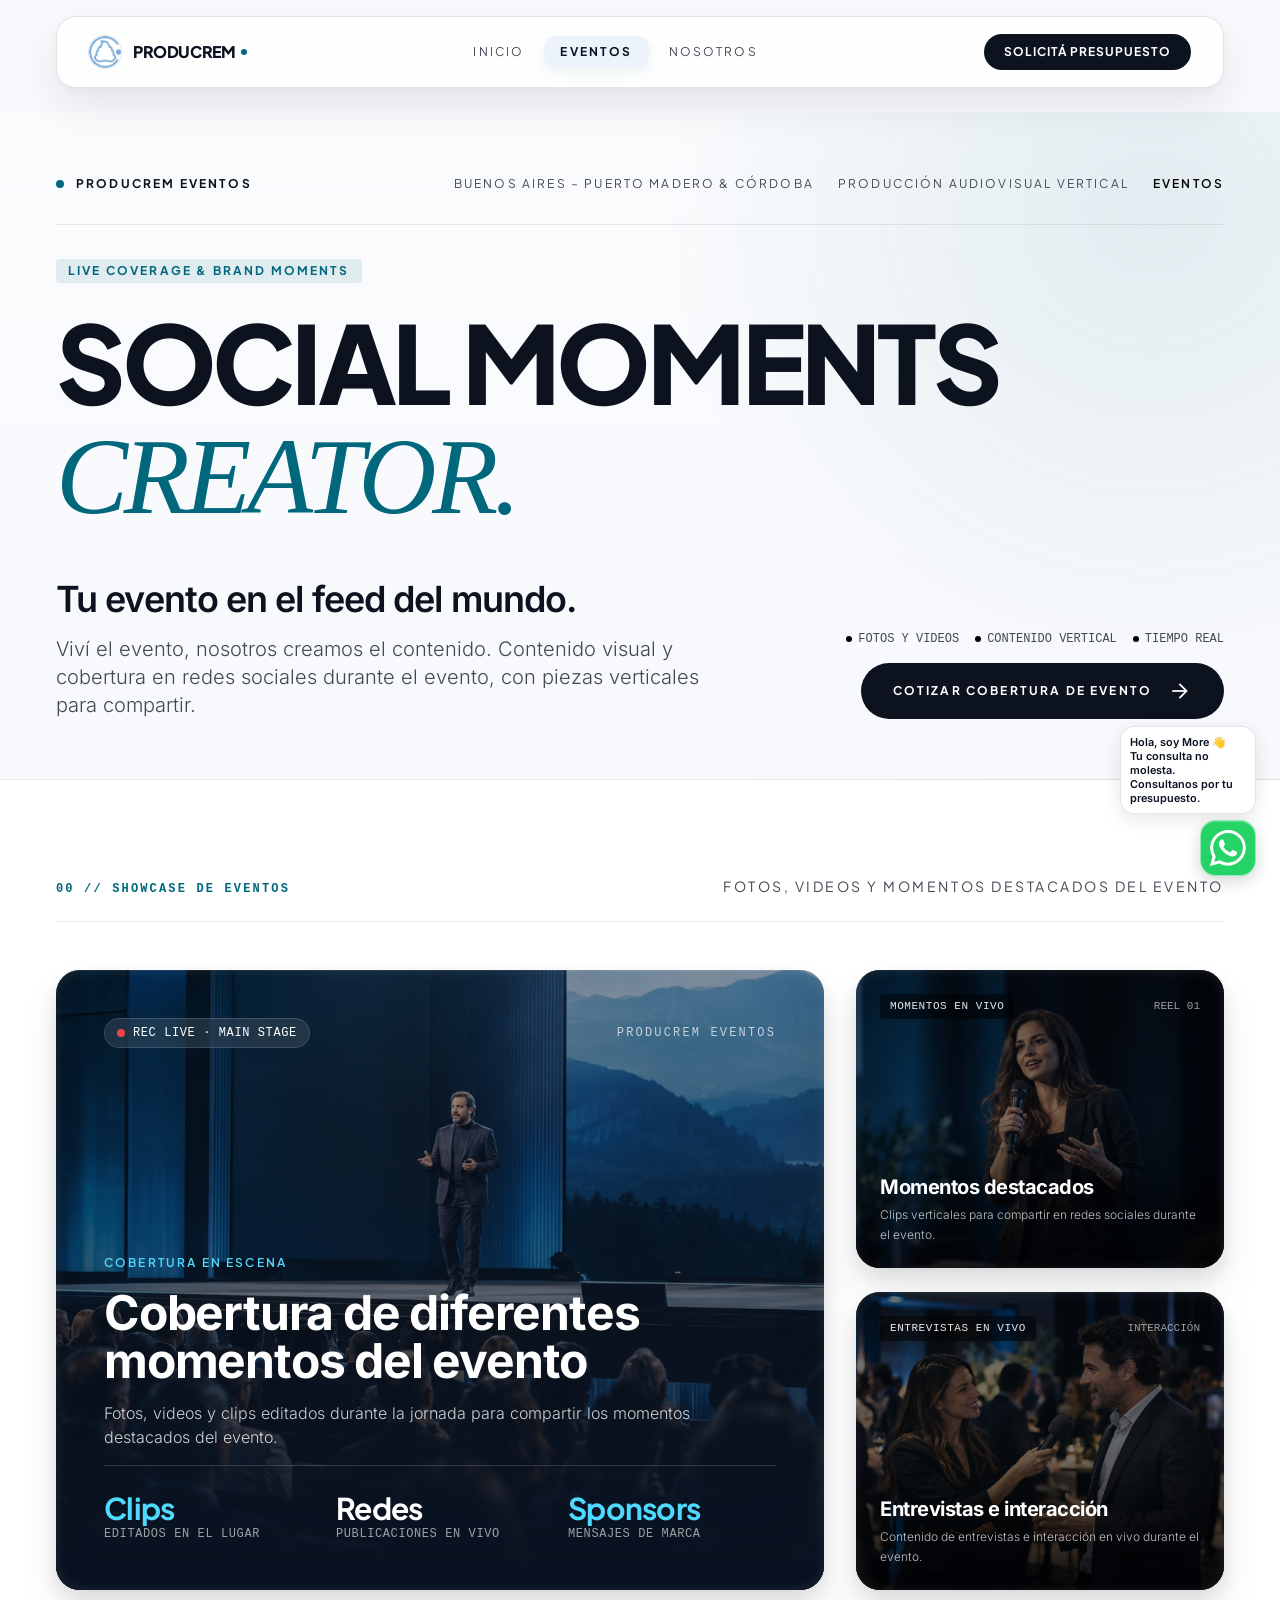
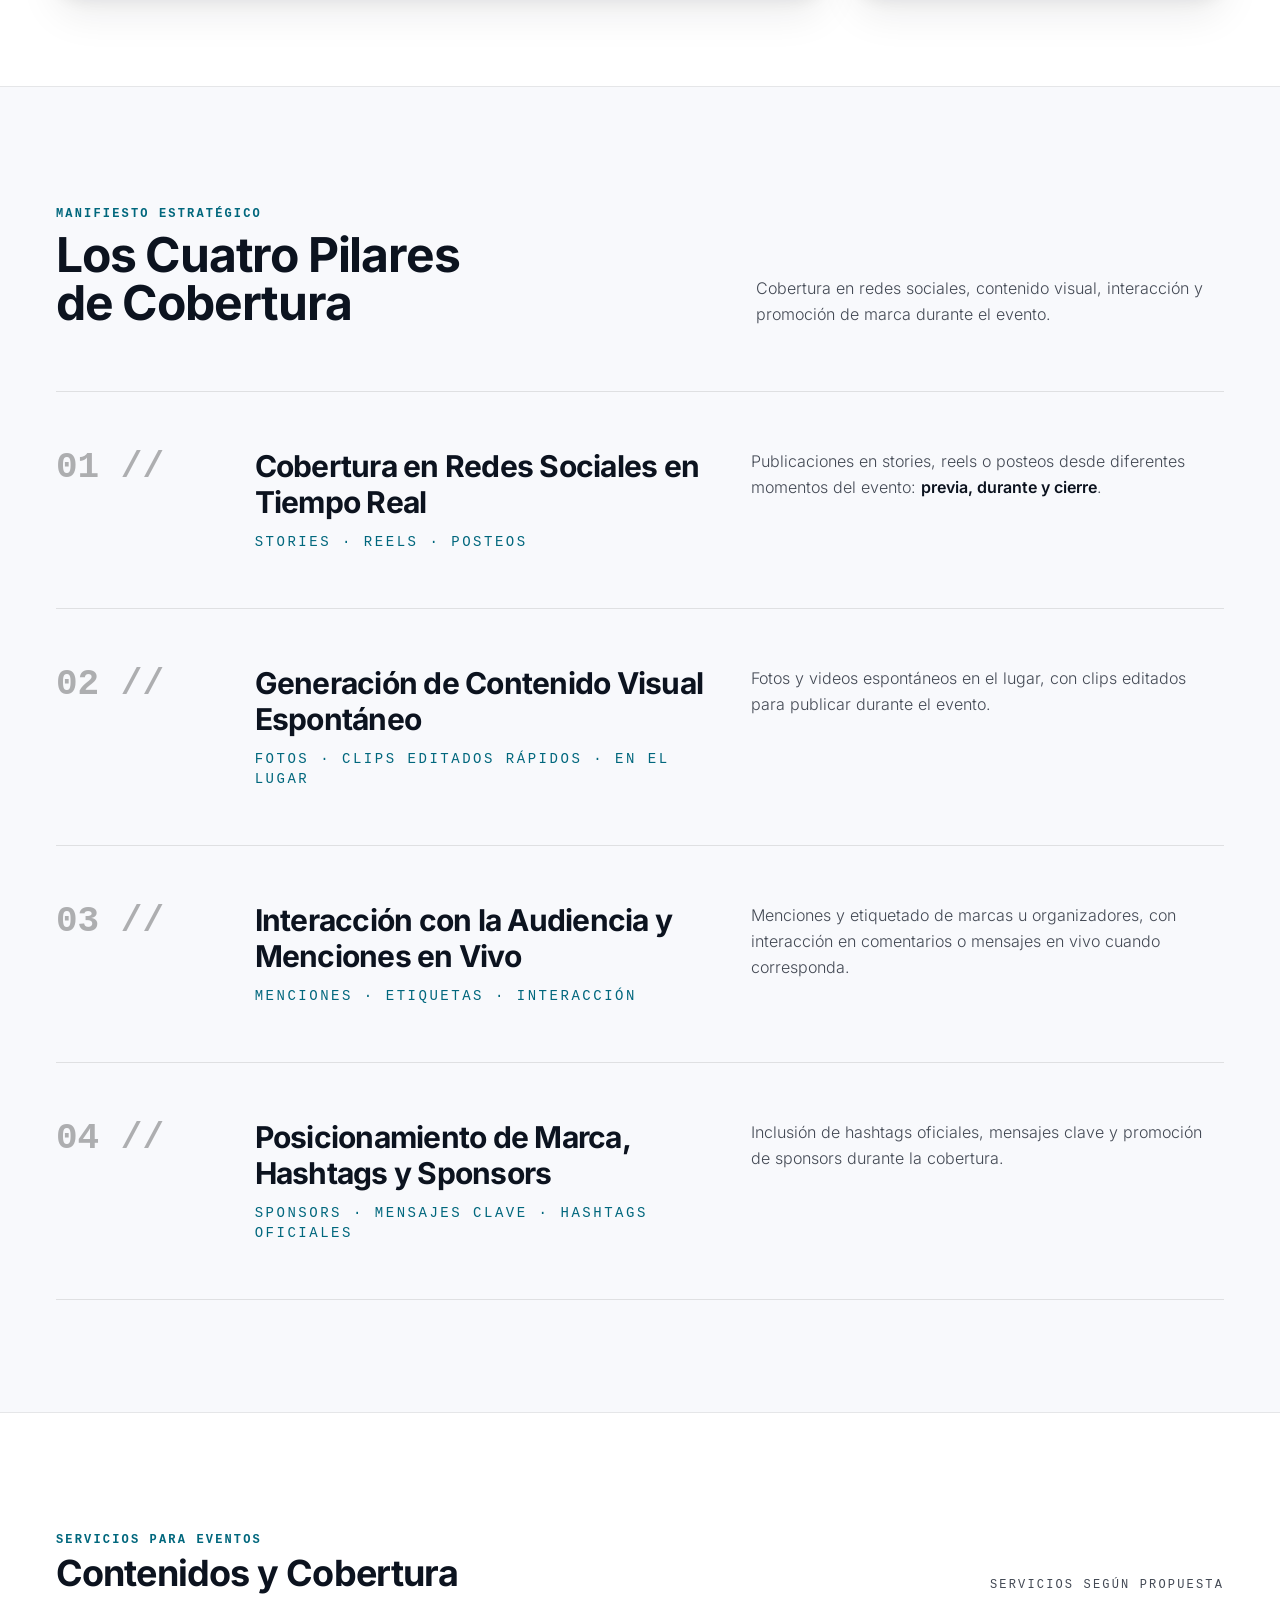
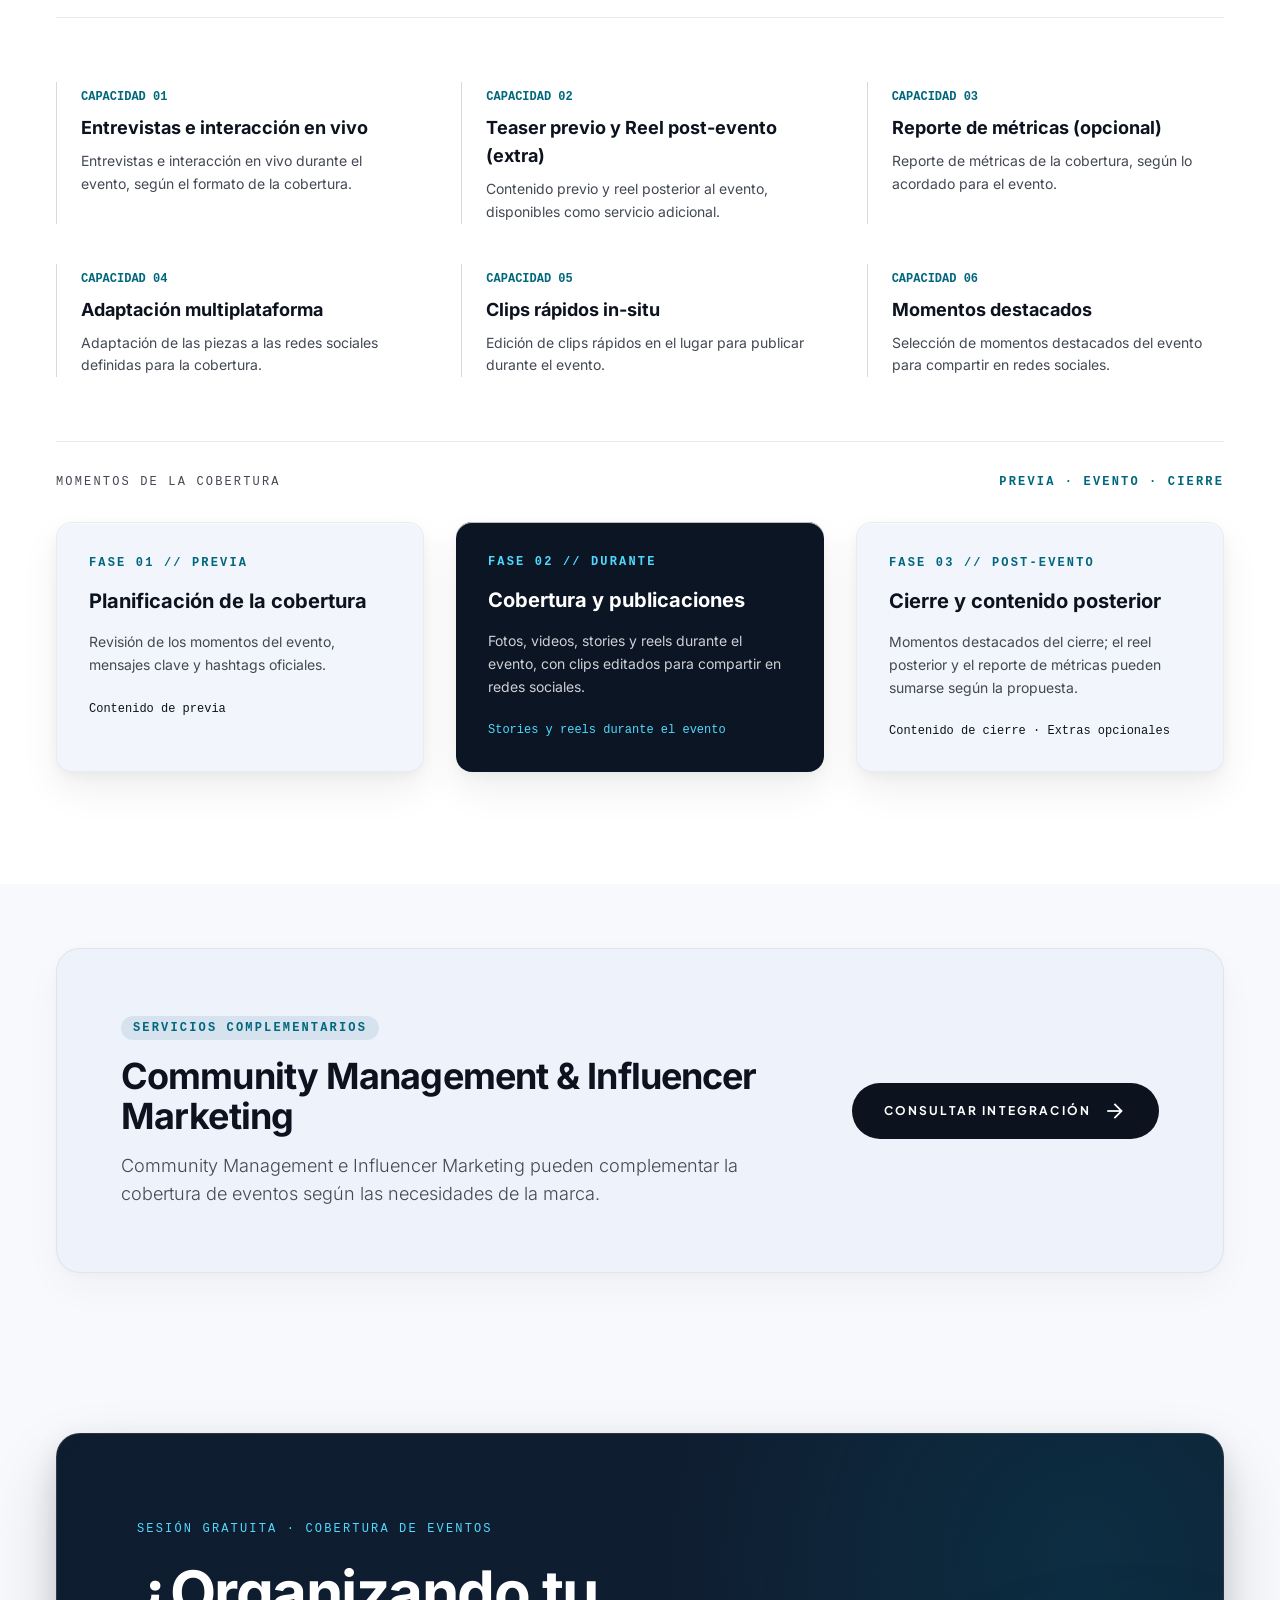
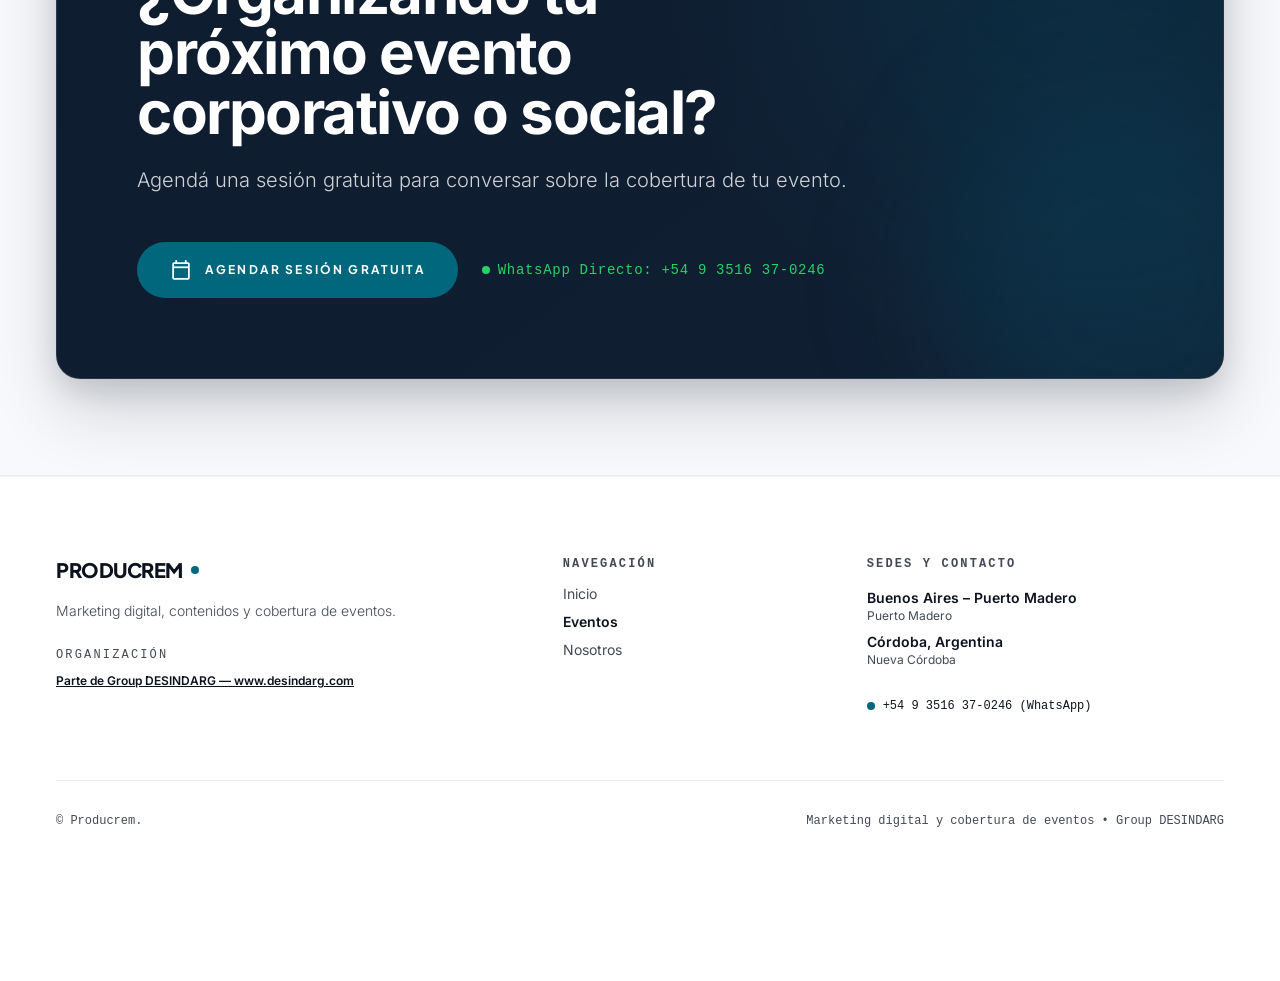
==== commit d3da2cc4: "Add files via upload" ====
--- a/eventos.html
+++ b/eventos.html
@@ -67,7 +67,7 @@
 <span class="text-on-surface font-bold">PRODUCREM EVENTOS</span>
 </div>
 <div class="flex items-center gap-6">
-<span>BARCELONA &amp; CÓRDOBA</span>
+<span>BUENOS AIRES – PUERTO MADERO &amp; CÓRDOBA</span>
 <span class="hidden sm:inline">PRODUCCIÓN AUDIOVISUAL VERTICAL</span>
 <span class="text-black font-semibold">EVENTOS</span>
 </div>
@@ -431,8 +431,8 @@
 <span class="text-xs font-mono uppercase tracking-widest text-on-surface-variant font-bold block">Sedes y Contacto</span>
 <div class="space-y-2 text-sm text-on-surface">
 <div>
-<p class="font-semibold">Barcelona, España</p>
-<p class="text-xs text-on-surface-variant">Les Corts</p>
+<p class="font-semibold">Buenos Aires – Puerto Madero</p>
+<p class="text-xs text-on-surface-variant">Puerto Madero</p>
 </div>
 <div>
 <p class="font-semibold">Córdoba, Argentina</p>
@@ -453,5 +453,5 @@
 </div>
 </div>
 </footer>
-<a class="site-whatsapp-float" href="https://wa.me/5493516370246?text=Hola%2C%20equipo%20de%20Producrem.%20Vi%20su%20sitio%20web%20y%20me%20gustar%C3%ADa%20contarles%20sobre%20mi%20proyecto.%20%C2%BFPodemos%20conversar%3F" target="_blank" rel="noopener noreferrer" aria-label="Escribir a Producrem por WhatsApp (abre una pestaña nueva)" title="Escribir por WhatsApp"><img src="whatsapp-icon.svg" alt="" width="28" height="28" aria-hidden="true"/></a>
+<a class="site-whatsapp-float" href="https://wa.me/5493516370246?text=Hola%2C%20More.%20Quisiera%20consultar%20por%20un%20presupuesto." target="_blank" rel="noopener noreferrer" aria-label="WhatsApp de Producrem. Hola, soy More. Tu consulta no molesta. Consultanos por tu presupuesto. Abre una pestaña nueva" title="Escribir por WhatsApp"><span class="site-whatsapp-message">Hola, soy More 👋<br/>Tu consulta no molesta.<br/>Consultanos por tu presupuesto.</span><span class="site-whatsapp-icon"><img src="whatsapp-icon.svg" alt="" width="28" height="28" aria-hidden="true"/></span></a>
 </body></html>
--- a/site.css
+++ b/site.css
@@ -1,5 +1,6 @@
 /* Small production refinements shared by the three Stitch pages. */
 html { scroll-padding-top: 6rem; }
+.site-polished footer { padding-bottom: 4.5rem; }
 
 a:focus-visible,
 summary:focus-visible {
@@ -243,10 +244,43 @@
 .site-events .site-cine-card img { transition: transform .7s cubic-bezier(.2, .75, .2, 1), filter .7s ease; }
 .site-about .site-team-card:hover { border-color: rgba(0, 103, 125, .20); }
 .site-about .site-location-card:hover { border-color: rgba(0, 103, 125, .18); }
+.site-about .site-about-intro h1 {
+  font-size: clamp(1.68rem, 3.36vw, 2.6rem);
+  line-height: 1.04;
+  letter-spacing: -.045em;
+}
+.site-about .site-about-statement {
+  margin-top: clamp(2rem, 4vw, 3.5rem);
+  line-height: 1.5;
+}
+.site-about .site-about-team { padding-bottom: 1.75rem; }
+.site-about .site-about-credentials {
+  margin-top: 2rem;
+  padding-top: 1.5rem;
+  grid-template-columns: repeat(2, minmax(0, 20rem));
+  justify-content: center;
+  column-gap: 3.5rem;
+  row-gap: 1rem;
+  color: #435063;
+}
+@media (max-width: 899px) {
+  .site-about .site-about-credentials { grid-template-columns: repeat(2, minmax(0, 1fr)); column-gap: 2rem; }
+}
+@media (max-width: 767px) {
+  .site-about .site-about-credentials { grid-template-columns: minmax(0, 1fr); }
+}
+.site-about .site-team-instagram { max-width: 100%; align-items: center; white-space: nowrap; font-size: clamp(.68rem, .85vw, .8rem); }
+.site-about .site-team-instagram svg { flex: none; }
+.site-about .site-about-contact-card { width: min(100%, 31rem); margin-inline: auto; }
+.site-about .site-location-buenos-aires { display: flex; flex-direction: column; }
+.site-about .site-location-buenos-aires > div:last-child { margin-top: auto; }
+.site-about .site-location-buenos-aires > p { margin-bottom: 1.5rem; }
+.site-about .site-about-group-note { padding-block: 2rem; }
+.site-about .site-about-group-note p { margin: 0; color: #435063; font-weight: 600; }
 .site-about main section:first-child .grid > div {
   transition: transform .4s cubic-bezier(.2, .75, .2, 1), color .4s ease;
 }
-.site-about main section:last-child {
+.site-about .site-about-contact {
   background: radial-gradient(circle at 84% 65%, rgba(0, 103, 125, .16), transparent 35%), #0e1c2f;
 }
 
@@ -276,26 +310,43 @@
   right: calc(1.5rem + env(safe-area-inset-right, 0px));
   bottom: calc(1.5rem + env(safe-area-inset-bottom, 0px));
   z-index: 45;
+  display: flex;
+  flex-direction: column;
+  align-items: flex-end;
+  gap: .35rem;
+  max-width: calc(100vw - 2rem);
+  text-decoration: none;
+}
+.site-whatsapp-icon {
   display: grid;
+  flex: none;
   place-items: center;
   width: 3.5rem;
   height: 3.5rem;
-  border: 1px solid rgba(255, 255, 255, .38);
+  border: 1px solid rgba(255, 255, 255, .5);
   border-radius: 28%;
-  background: linear-gradient(155deg, #57f26b 0%, #25d366 54%, #16b934 100%);
-  box-shadow: 0 8px 20px rgba(37, 211, 102, .24), 0 15px 32px rgba(4, 55, 27, .13), inset 0 1px 0 rgba(255, 255, 255, .3);
-  transition: transform .32s cubic-bezier(.2, .75, .2, 1), box-shadow .32s ease, opacity .25s ease, visibility .25s ease;
+  background: #25d366;
+  box-shadow: 0 5px 16px rgba(10, 17, 32, .17), inset 0 1px 0 rgba(255, 255, 255, .25);
+  transition: transform .32s cubic-bezier(.2, .75, .2, 1), box-shadow .32s ease;
 }
 .site-whatsapp-float img { display: block; width: 2.25rem; height: 2.25rem; }
+.site-whatsapp-message {
+  display: block;
+  max-width: 8.5rem;
+  padding: .5rem .55rem;
+  border: 1px solid rgba(10, 17, 32, .11);
+  border-radius: .875rem;
+  background: rgba(255, 255, 255, .97);
+  color: #0a1120;
+  font-family: 'Inter', sans-serif;
+  font-size: .68rem;
+  font-weight: 600;
+  line-height: 1.3;
+  box-shadow: 0 5px 18px rgba(10, 17, 32, .10);
+}
 .site-whatsapp-float:focus-visible {
   outline: 3px solid #075d37;
   outline-offset: 6px;
-  box-shadow: 0 13px 28px rgba(4, 55, 27, .20);
-}
-.site-whatsapp-float.is-obscured {
-  opacity: 0;
-  visibility: hidden;
-  pointer-events: none;
 }
 .site-polished a.site-whatsapp-cta {
   background-color: #25d366;
@@ -332,7 +383,7 @@
   .site-polished header nav a:hover { transform: translateY(-2px); }
   .site-home main h1:hover .site-hero-accent { filter: drop-shadow(0 7px 18px rgba(0, 103, 125, .2)); }
   .site-home main h1:hover .site-hero-dot { transform: translateY(-3px) scale(1.08); }
-  .site-whatsapp-float:hover { transform: translateY(-2px) scale(1.04); box-shadow: 0 11px 25px rgba(37, 211, 102, .3), 0 18px 38px rgba(4, 55, 27, .18), inset 0 1px 0 rgba(255, 255, 255, .3); }
+  .site-whatsapp-float:hover .site-whatsapp-icon { transform: translateY(-2px) scale(1.04); box-shadow: 0 8px 20px rgba(10, 17, 32, .21); }
   .site-home .site-method-card:hover { border-color: #00677d; transform: translateY(-3px); box-shadow: 0 -6px 0 -5px rgba(0, 103, 125, .18); }
   .site-home #ecosistema div.group:hover { background-color: rgba(0, 103, 125, .04); box-shadow: inset 3px 0 0 rgba(0, 103, 125, .38); transform: translateX(4px); }
   .site-home .site-social-frame:hover { transform: translateY(-4px); box-shadow: 0 20px 42px rgba(0, 0, 0, .22); }
@@ -357,10 +408,11 @@
 @media (prefers-reduced-motion: no-preference) {
   .site-reveal-pending {
     opacity: 0;
-    translate: 0 18px;
-    transition: opacity .7s ease, translate .7s cubic-bezier(.2, .75, .2, 1);
+    translate: 0 24px;
+    transition: opacity .8s ease, translate .8s cubic-bezier(.2, .75, .2, 1);
     transition-delay: var(--site-reveal-delay, 0ms);
   }
+  .site-section-reveal.site-reveal-pending { opacity: .72; }
   .site-reveal-pending.site-reveal-visible { opacity: 1; translate: 0 0; }
   .site-home main h1 { animation: site-hero-arrive .85s cubic-bezier(.2, .75, .2, 1) both; }
   .site-home .site-feature-card { animation: site-hero-arrive .8s cubic-bezier(.2, .75, .2, 1) .18s both; }
@@ -370,8 +422,8 @@
   .site-home .site-hero-dot { animation: site-hero-dot-glow 4s ease-in-out infinite; }
 }
 @keyframes site-hero-arrive {
-  from { opacity: .35; translate: 0 12px; }
-  to { opacity: 1; translate: 0 0; }
+  from { opacity: .3; translate: 0 18px; scale: .985; }
+  to { opacity: 1; translate: 0 0; scale: 1; }
 }
 @keyframes site-hero-ink {
   from { background-position: 0% 50%; }
@@ -389,12 +441,13 @@
 
 @media (max-width: 767px) {
   .site-mobile-menu { display: block; }
+  .site-polished footer { padding-bottom: 6rem; }
   .site-whatsapp-float {
     right: calc(1rem + env(safe-area-inset-right, 0px));
     bottom: calc(1rem + env(safe-area-inset-bottom, 0px));
-    width: 3.25rem;
-    height: 3.25rem;
-  }
+  }
+  .site-whatsapp-icon { width: 3.25rem; height: 3.25rem; }
+  .site-whatsapp-message { max-width: min(7.75rem, calc(100vw - 2rem)); font-size: .65rem; }
 }
 
 @media (max-width: 479px) {
@@ -461,10 +514,98 @@
   }
 }
 
+/* Deeper surfaces and interaction, retaining the editorial layout. */
+.site-polished header > div {
+  border-color: rgba(10, 17, 32, .11);
+  background-color: rgba(255, 255, 255, .84);
+  -webkit-backdrop-filter: blur(28px) saturate(1.22);
+  backdrop-filter: blur(28px) saturate(1.22);
+  box-shadow: 0 3px 9px rgba(10, 17, 32, .035), 0 18px 40px rgba(10, 17, 32, .08);
+}
+.site-scrolled.site-polished header > div {
+  background-color: rgba(255, 255, 255, .94);
+  box-shadow: 0 4px 12px rgba(10, 17, 32, .05), 0 20px 44px rgba(10, 17, 32, .13);
+}
+.site-polished header > div > nav a,
+.site-polished footer li a {
+  background-image: linear-gradient(#00677d, #00677d);
+  background-size: 0 1px;
+  background-repeat: no-repeat;
+  background-position: left bottom 2px;
+  transition: color .4s ease, background-size .4s cubic-bezier(.2, .75, .2, 1), transform .4s ease;
+}
+.site-home .site-plan,
+.site-home .site-feature-card,
+.site-events .site-phase-card,
+.site-about .site-team-card,
+.site-about .site-location-card {
+  box-shadow: inset 0 1px 0 rgba(255, 255, 255, .72), 0 4px 12px rgba(10, 17, 32, .04), 0 18px 38px rgba(10, 17, 32, .065);
+}
+.site-events .site-cine-card {
+  box-shadow: inset 0 1px 0 rgba(255, 255, 255, .14), 0 8px 20px rgba(10, 17, 32, .10), 0 24px 42px rgba(10, 17, 32, .08);
+}
+.site-events .site-cine-card::after {
+  box-shadow: inset 0 1px 14px rgba(255, 255, 255, .09), inset 0 -42px 55px rgba(3, 10, 22, .14);
+}
+.site-about .site-team-card img,
+.site-events .site-cine-card img { transition-duration: .55s; }
+.site-home main section:nth-of-type(4) {
+  background: radial-gradient(circle at 82% 18%, rgba(0, 103, 125, .22), transparent 38%), linear-gradient(145deg, #070d18, #101c2d);
+}
+.site-events main section:last-child > div > div {
+  background: radial-gradient(circle at 88% 22%, rgba(0, 103, 125, .22), transparent 38%), linear-gradient(145deg, #0e1c2f, #111f33);
+  box-shadow: 0 12px 28px rgba(10, 17, 32, .12), 0 32px 68px rgba(10, 17, 32, .16);
+}
+.site-about .site-about-contact {
+  background: radial-gradient(circle at 84% 65%, rgba(0, 103, 125, .20), transparent 38%), linear-gradient(145deg, #0e1c2f, #14243a);
+  padding-block: clamp(2rem, 4vw, 2.75rem);
+}
+
+@media (hover: hover) and (pointer: fine) {
+  .site-polished header > div > nav a:hover,
+  .site-polished footer li a:hover { background-size: 100% 1px; }
+  .site-home .site-method-card:hover { transform: translateY(-5px); box-shadow: 0 12px 26px rgba(10, 17, 32, .075); }
+  .site-home #ecosistema div.group:hover { transform: translateY(-4px); box-shadow: inset 3px 0 0 rgba(0, 103, 125, .38), 0 12px 26px rgba(10, 17, 32, .055); }
+  .site-home .site-plan:hover,
+  .site-home .site-feature-card:hover,
+  .site-events .site-phase-card:hover,
+  .site-about .site-location-card:hover { transform: translateY(-6px); box-shadow: 0 10px 22px rgba(10, 17, 32, .08), 0 28px 52px rgba(10, 17, 32, .12); }
+  .site-about .site-team-card:hover { transform: translateY(-7px); box-shadow: inset 0 1px 0 rgba(255, 255, 255, .8), 0 12px 24px rgba(10, 17, 32, .08), 0 30px 56px rgba(10, 17, 32, .15); }
+  .site-events .site-cine-card:hover { transform: translateY(-6px); box-shadow: 0 14px 28px rgba(10, 17, 32, .13), 0 32px 62px rgba(10, 17, 32, .17); }
+  .site-events .site-cine-card:hover img,
+  .site-about .site-team-card:hover img { transform: scale(1.05); }
+  .site-events .site-pillar:hover { transform: translateY(-4px); box-shadow: inset 3px 0 0 rgba(0, 103, 125, .26), 0 12px 24px rgba(10, 17, 32, .055); }
+  .site-events .site-pillar:hover > div:first-child span { color: #00677d; transform: translateX(8px); }
+  .site-polished :is(header, main) a[href^="https://wa.me/"][class*="bg-"]:hover,
+  .site-home main a[data-path="eventos"][class*="bg-"]:hover,
+  .site-home main a[href="#ecosistema"]:hover,
+  .site-home .site-plan a:hover {
+    transform: translateY(-3px) scale(1.03);
+    filter: brightness(1.04);
+    box-shadow: 0 8px 16px rgba(10, 17, 32, .10), 0 18px 32px rgba(10, 17, 32, .15);
+  }
+}
+
+@media (prefers-reduced-motion: no-preference) {
+  .site-home main section:first-child > div > div:first-child,
+  .site-events main section:first-child > div > div:first-child,
+  .site-about main section:first-child > div:first-child {
+    animation: site-hero-arrive .7s cubic-bezier(.2, .75, .2, 1) both;
+  }
+}
+
 @media (max-width: 399px) {
   .site-about .site-contact-button { padding-inline: 1rem; font-size: .9rem; }
   .site-about .site-contact-icon,
   .site-about .site-contact-arrow { display: none; }
+}
+
+@media (max-width: 639px) {
+  .site-about main .site-about-intro h1.font-headline-xl {
+    font-size: clamp(1.48rem, 6vw, 1.92rem);
+    line-height: 1.04;
+    letter-spacing: -.045em;
+  }
 }
 
 @media (prefers-reduced-motion: reduce) {
